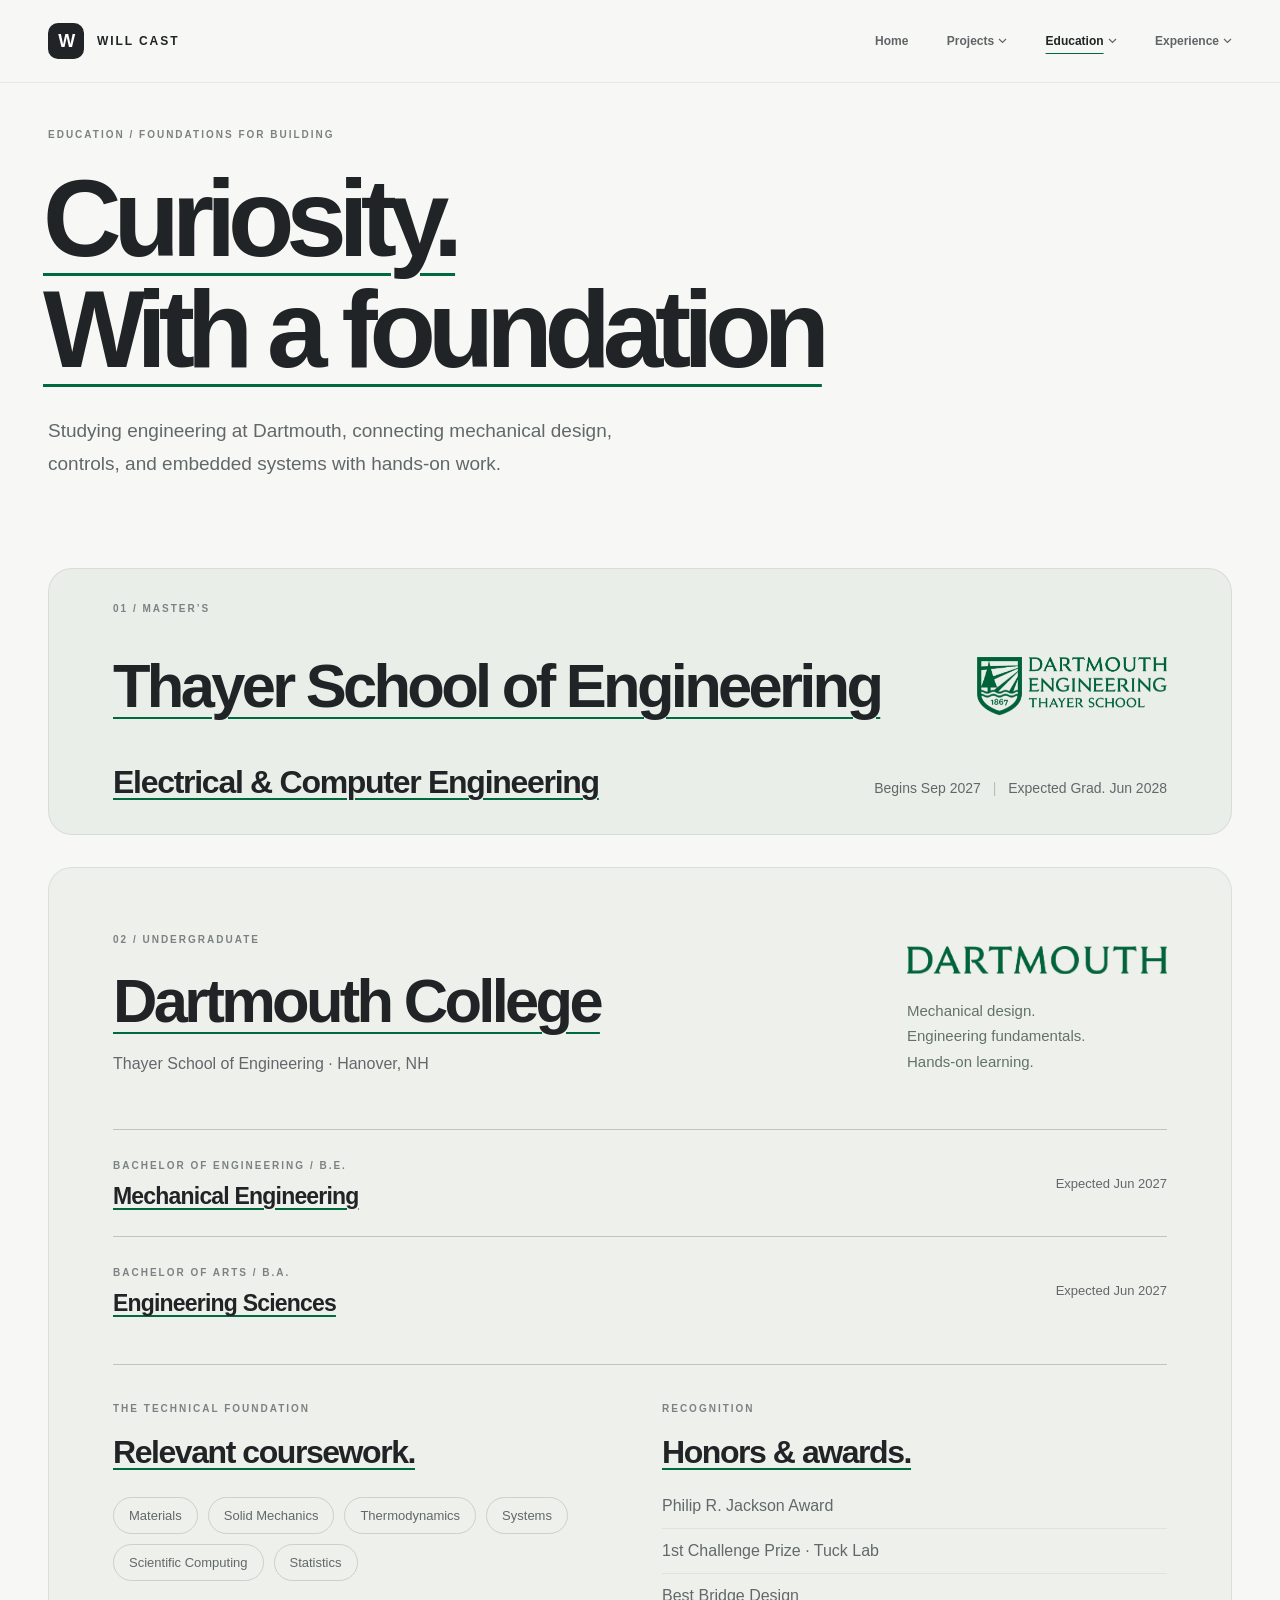
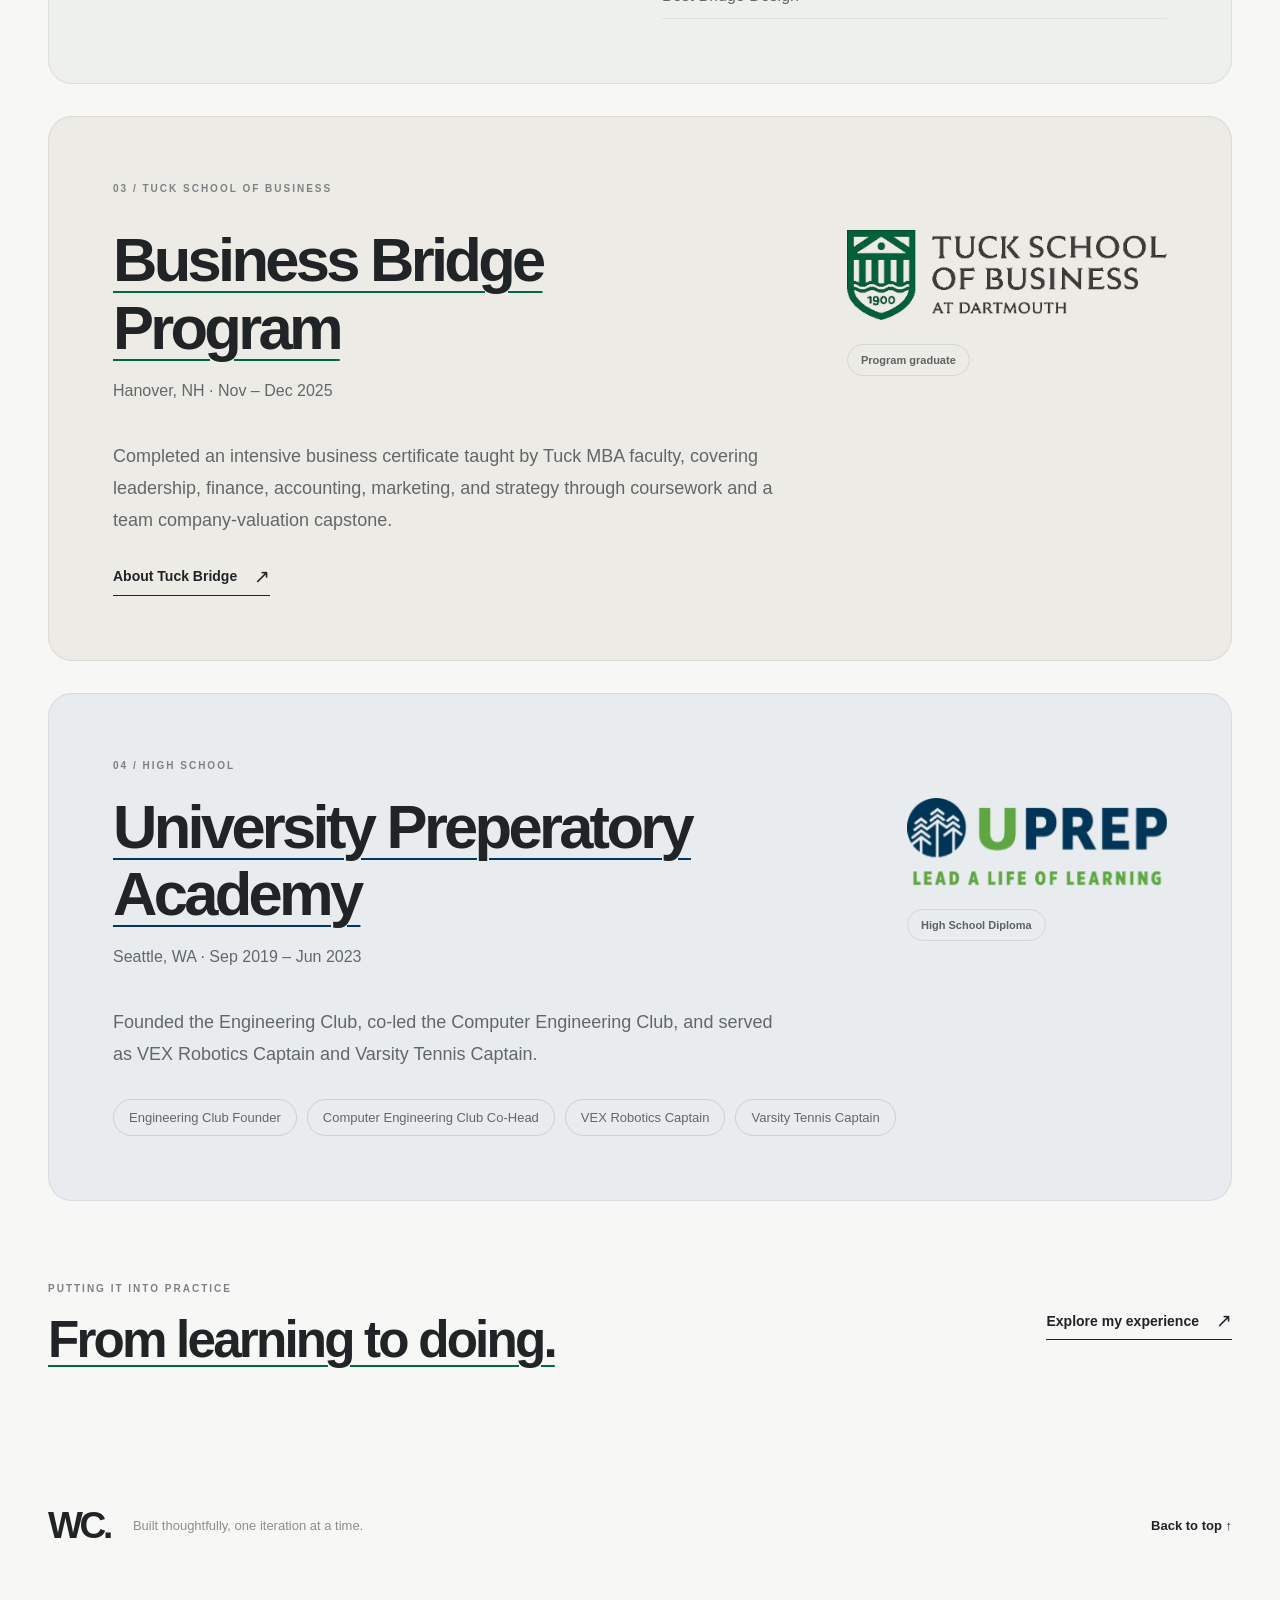
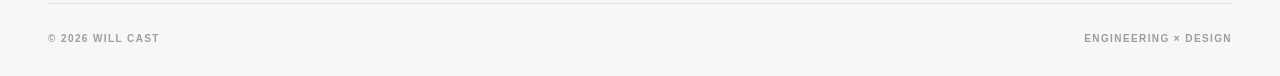
==== education.html @ e6c3f842 "Expand portfolio pages, navigation, and experience cards" ====
<!doctype html>
<html lang="en">
<head>
  <meta charset="utf-8">
  <meta name="viewport" content="width=device-width, initial-scale=1">
  <meta name="theme-color" content="#f7f7f5">
  <meta name="description" content="Will Cast's master's and undergraduate engineering studies at Dartmouth, Tuck Business Bridge, and high school education at University Preperatory Academy.">
  <title>Education — Will Cast</title>
  <link rel="icon" href="data:image/svg+xml,%3Csvg xmlns='http://www.w3.org/2000/svg' viewBox='0 0 64 64'%3E%3Crect width='64' height='64' rx='16' fill='%23202426'/%3E%3Ctext x='15' y='44' font-family='Arial' font-weight='bold' font-size='38' fill='white'%3EW%3C/text%3E%3C/svg%3E">
  <link rel="stylesheet" href="styles.css">
  <script src="navigation.js" defer></script>
</head>
<body class="education-page" id="top">
  <a href="#main" class="skip">Skip to content</a>
  <header class="header">
    <div class="shell nav">
      <a class="brand" href="index.html" aria-label="Will Cast — homepage"><span class="mark">W</span><span class="brand-name">WILL CAST</span></a>
      <nav class="links section-nav" aria-label="Main navigation">
        <a class="nav-home" href="index.html">Home</a>
        <div class="nav-item"><a class="nav-tab-link" href="projects.html">Projects</a><button class="nav-trigger" type="button" aria-label="Toggle Projects sections" aria-expanded="false" aria-controls="nav-projects"><svg width="9" height="6" viewBox="0 0 9 6" aria-hidden="true"><path d="m1 1 3.5 3.5L8 1" fill="none" stroke="currentColor" stroke-width="1.2"/></svg></button>
          <div class="nav-panel" id="nav-projects" hidden><a class="nav-overview" href="projects.html">All projects</a><span class="nav-panel-divider" aria-hidden="true"></span>
            <a href="projects.html#rf-test-hardware">RF test hardware</a>
            <a href="projects.html#lunar-roadway">Lunar roadway</a>
            <a href="projects.html#dune-buggy">Dune buggy</a>
          </div>
        </div>
        <div class="nav-item"><a class="nav-tab-link" href="education.html" aria-current="page">Education</a><button class="nav-trigger" type="button" aria-label="Toggle Education sections" aria-expanded="false" aria-controls="nav-education"><svg width="9" height="6" viewBox="0 0 9 6" aria-hidden="true"><path d="m1 1 3.5 3.5L8 1" fill="none" stroke="currentColor" stroke-width="1.2"/></svg></button>
          <div class="nav-panel" id="nav-education" hidden><a class="nav-overview" href="education.html">Education overview</a><span class="nav-panel-divider" aria-hidden="true"></span>
            <a href="education.html#masters">Master’s</a>
            <a href="education.html#undergraduate">Undergraduate</a>
            <a href="education.html#tuck-bridge">Tuck School of Business</a>
            <a href="education.html#high-school">High School</a>
          </div>
        </div>
        <div class="nav-item"><a class="nav-tab-link" href="experience.html">Experience</a><button class="nav-trigger" type="button" aria-label="Toggle Experience sections" aria-expanded="false" aria-controls="nav-experience"><svg width="9" height="6" viewBox="0 0 9 6" aria-hidden="true"><path d="m1 1 3.5 3.5L8 1" fill="none" stroke="currentColor" stroke-width="1.2"/></svg></button>
          <div class="nav-panel" id="nav-experience" hidden><a class="nav-overview" href="experience.html">All experience</a><span class="nav-panel-divider" aria-hidden="true"></span>
            <a href="experience.html#amazon-leo">Amazon LEO</a>
            <a href="experience.html#blue-origin">Blue Origin</a>
            <a href="experience.html#dali-lab">DALI Lab</a>
            <a href="experience.html#tuck-lab">Tuck Lab</a>
            <a href="experience.html#dfr">DFR</a>
            <a href="experience.html#thayer-school">Thayer School</a>
            <a href="experience.html#garage-workshop">Garage Workshop</a>
          </div>
        </div>
      </nav>
    </div>
  </header>
  <main id="main">
    <section class="shell experience-intro fade" aria-labelledby="education-title">
      <p class="eyebrow">Education / Foundations for building</p>
      <h1 class="experience-title" id="education-title">Curiosity.<br>With a foundation</h1>
      <p class="experience-lead">Studying engineering at Dartmouth, connecting mechanical design, controls, and embedded systems with hands-on work.</p>
    </section>
    <div class="shell education-content">
      <section class="academic-card masters-card" id="masters" aria-labelledby="masters-title">
        <p class="eyebrow">01 / Master’s</p>
        <div class="masters-branding"><h2 id="masters-title">Thayer School of Engineering</h2><img src="Assets/thayer-school-logo.png" alt="Thayer School of Engineering logo" decoding="async"></div>
        <div class="masters-summary"><h3>Electrical &amp; Computer Engineering</h3><p>Begins Sep 2027 <span aria-hidden="true">|</span> Expected Grad. Jun 2028</p></div>
      </section>
      <section class="academic-card undergraduate-card" id="undergraduate" aria-labelledby="undergraduate-title">
        <div class="academic-heading"><div><p class="eyebrow">02 / Undergraduate</p><h2 id="undergraduate-title">Dartmouth College</h2><p class="experience-subtitle">Thayer School of Engineering · Hanover, NH</p></div><div class="academic-identity"><img src="Assets/dartmouth-college-logo.png" alt="Dartmouth College logo" loading="lazy" decoding="async"><p class="academic-note">Mechanical design.<br>Engineering fundamentals.<br>Hands-on learning.</p></div></div>
        <dl class="degree-list">
          <div><dt><span class="eyebrow">Bachelor of Engineering / B.E.</span><h3>Mechanical Engineering</h3></dt><dd>Expected Jun 2027</dd></div>
          <div><dt><span class="eyebrow">Bachelor of Arts / B.A.</span><h3>Engineering Sciences</h3></dt><dd>Expected Jun 2027</dd></div>
        </dl>
        <div class="education-details-grid">
          <section id="coursework" aria-labelledby="coursework-title"><p class="eyebrow">The technical foundation</p><h2 id="coursework-title">Relevant coursework.</h2><ul class="course-list"><li>Materials</li><li>Solid Mechanics</li><li>Thermodynamics</li><li>Systems</li><li>Scientific Computing</li><li>Statistics</li></ul></section>
          <section id="honors" aria-labelledby="honors-title"><p class="eyebrow">Recognition</p><h2 id="honors-title">Honors &amp; awards.</h2><ul class="honors-list"><li>Philip R. Jackson Award</li><li>1st Challenge Prize · Tuck Lab</li><li>Best Bridge Design</li></ul></section>
        </div>
      </section>
      <section class="academic-card business-card" id="tuck-bridge" aria-labelledby="tuck-title">
        <p class="eyebrow">03 / Tuck School of Business</p>
        <div class="academic-heading">
          <div><h2 id="tuck-title">Business Bridge<br>Program</h2><p class="experience-subtitle">Hanover, NH · Nov – Dec 2025</p></div>
          <div class="tuck-identity"><img src="Assets/tuck-school-logo.png" alt="Tuck School of Business at Dartmouth" width="768" height="215" loading="lazy" decoding="async"><span class="tag">Program graduate</span></div>
        </div>
        <p class="business-summary">Completed an intensive business certificate taught by Tuck MBA faculty, covering leadership, finance, accounting, marketing, and strategy through coursework and a team company-valuation capstone.</p>
        <a class="text-link tuck-program-link" href="https://bridge.tuck.dartmouth.edu/program" target="_blank" rel="noopener noreferrer">About Tuck Bridge <span aria-hidden="true">↗</span></a>
      </section>
      <section class="academic-card high-school-card" id="high-school" aria-labelledby="high-school-title">
        <div class="academic-heading"><div><p class="eyebrow">04 / High School</p><h2 id="high-school-title">University Preperatory Academy</h2><p class="experience-subtitle">Seattle, WA · Sep 2019 – Jun 2023</p></div><div class="academic-identity"><img src="Assets/uprep-logo.png" alt="University Prep logo" loading="lazy" decoding="async"><span class="tag">High School Diploma</span></div></div>
        <p class="business-summary">Founded the Engineering Club, co-led the Computer Engineering Club, and served as VEX Robotics Captain and Varsity Tennis Captain.</p>
        <ul class="course-list school-activities" aria-label="High school leadership"><li>Engineering Club Founder</li><li>Computer Engineering Club Co-Head</li><li>VEX Robotics Captain</li><li>Varsity Tennis Captain</li></ul>
      </section>
    </div>
    <section class="shell experience-next" aria-labelledby="next-title"><div><p class="eyebrow">Putting it into practice</p><h2 id="next-title">From learning to doing.</h2></div><a class="text-link" href="experience.html">Explore my experience <span aria-hidden="true">↗</span></a></section>
  </main>
  <footer class="shell"><div class="footer-inner"><div><span class="footer-mark">WC.</span><span class="footer-text">Built thoughtfully, one iteration at a time.</span></div><a href="#top">Back to top ↑</a></div><div class="footer-base"><span>© <span id="year">2026</span> WILL CAST</span><span>ENGINEERING × DESIGN</span></div></footer>
  <script>document.getElementById('year').textContent = new Date().getFullYear();</script>
</body>
</html>
---- styles.css ----
:root{--paper:#f7f7f5;--ink:#202426;--muted:#62686a;--line:#dfe2df;--accent:#cb785b;--shell:1256px}
    *{box-sizing:border-box}html{scroll-behavior:smooth;scroll-padding-top:96px}
    body{margin:0;background:var(--paper);color:var(--ink);font-family:-apple-system,BlinkMacSystemFont,"Segoe UI",Inter,Helvetica,Arial,sans-serif;-webkit-font-smoothing:antialiased}
    a{text-decoration:none;color:inherit}a:focus-visible{outline:3px solid var(--accent);outline-offset:5px;border-radius:4px}
    h1,h2,h3,p{margin-top:0}.shell{width:min(calc(100% - 96px),var(--shell));margin-inline:auto}
    .skip{position:fixed;top:-100px;left:16px;background:#202426;color:white;padding:12px;z-index:99}.skip:focus{top:12px}
    .header{position:sticky;top:0;z-index:30;background:#f7f7f5dc;backdrop-filter:blur(22px);-webkit-backdrop-filter:blur(22px);border-bottom:1px solid #31353512}
    .nav{height:82px;display:flex;align-items:center;justify-content:space-between;gap:28px}
    .brand{display:flex;gap:13px;align-items:center;white-space:nowrap;font-size:12px;font-weight:750;letter-spacing:.16em}
    .mark{display:grid;place-items:center;background:#202426;color:#fff;border-radius:10px;width:36px;height:36px;font-size:18px;font-weight:750;letter-spacing:-.08em}
    .mark span{color:#e7a08a}.links{display:flex;gap:clamp(20px,3vw,48px);margin-left:auto}.links a{font-size:12px;font-weight:600;color:#606568}
    .links a:hover,.nav-cta:hover{color:var(--accent)}.nav-cta{white-space:nowrap;font-size:12px;font-weight:650;margin-left:20px;border:1px solid #cbd0cd;border-radius:50px;padding:13px 18px;transition:color .2s}
    .nav-cta span{margin-left:18px;font-size:16px}
    .eyebrow{font-size:10px;letter-spacing:.20em;color:#7c8283;font-weight:760;line-height:1.5;text-transform:uppercase}
    .hero{padding-top:55px;padding-bottom:112px}.hero-top{display:flex;align-items:center;justify-content:space-between;margin-bottom:36px;gap:12px}
    .dot{display:inline-block;width:7px;height:7px;border-radius:50%;background:#bb907c;margin-right:9px;vertical-align:1px}
    .hero-grid{display:grid;grid-template-columns:minmax(0,.98fr) minmax(0,1.10fr);gap:clamp(58px,8.8vw,140px);align-items:stretch}
    .hero-portrait{position:relative;min-width:0}
    .portrait-frame{margin:0;position:absolute;inset:0;overflow:hidden;border-radius:7px;background:#bac6bd;isolation:isolate}
    .portrait-frame img{position:absolute;inset:0;width:100%;height:100%;object-fit:cover;object-position:center 26%;z-index:1}
    .placeholder{position:absolute;inset:0;display:flex;align-items:center;justify-content:center;background:radial-gradient(circle at 68% 20%,#cad3ca 0,transparent 50%),linear-gradient(140deg,#dce0d9,#aab9b1 62%,#8a9992)}
    .orbit{position:absolute;width:116%;aspect-ratio:1;border:1px solid #ffffff65;border-radius:50%;transform:rotate(-25deg) scaleY(.7)}
    .orbit.one{left:6%;top:-19%}.orbit.two{left:-33%;top:23%;border-color:#ffffff44}
    .initials{color:#ffffffe0;font-size:clamp(95px,13vw,170px);font-weight:630;letter-spacing:-.12em;transform:translateY(-7%);padding-right:.13em}
    .initials span{color:#fff}.placeholder-note{position:absolute;bottom:85px;left:0;right:0;text-align:center;color:#31443b9c;letter-spacing:.25em;font-size:10px;font-weight:750}
    .portrait-caption{position:absolute;left:28px;right:28px;bottom:25px;z-index:2;display:flex;justify-content:space-between;align-items:center;font-size:10px;letter-spacing:.21em;font-weight:740;color:white;text-shadow:0 1px 9px #0005}
    .portrait-caption span:last-child{font-size:26px;font-weight:300}
    .hero-content{padding-top:0}h1{font-size:clamp(70px,7.35vw,115px);line-height:1;letter-spacing:-.082em;white-space:nowrap;font-weight:670;margin:0 0 23px -6px}
    .accent{color:var(--accent)}.role{font-size:clamp(19px,2vw,25px);font-weight:550;letter-spacing:-.035em;margin-bottom:16px}
    .intro{max-width:485px;font-size:clamp(15px,1.25vw,17px);line-height:1.75;color:var(--muted);margin-bottom:42px}
    .info{border-top:1px solid #d8dcd9;padding-top:20px;margin-bottom:34px;scroll-margin-top:106px}
    .info-link{display:block}.info-link:hover h3,.info-link:hover .arrow{color:var(--accent)}
    .info-heading{display:flex;align-items:baseline;gap:18px;margin-bottom:18px}.info-heading span{font-size:10px;letter-spacing:.12em;color:var(--accent);font-weight:800}
    .info-heading h2{font-size:11px;letter-spacing:.17em;text-transform:uppercase;font-weight:800;margin:0}
    .info-content{display:flex;justify-content:space-between;gap:12px}.info-content h3{font-size:20px;line-height:1.35;letter-spacing:-.032em;font-weight:625;margin:0 0 8px}
    .lighter{color:#9a9ea0;font-weight:450}.info-content p{font-size:14px;line-height:1.65;color:#686d6f;margin:0}.info-content .detail{color:#92999a;font-size:13px}
    .education-details{min-width:0}.education-degrees{display:grid;grid-template-columns:minmax(0,1fr) max-content;column-gap:16px}.education-degrees p{display:contents}.graduation-date{white-space:nowrap}
    .arrow{color:#9fa3a3;font-size:19px}.text-link{display:inline-flex;gap:17px;align-items:center;font-weight:700;font-size:14px;border-bottom:1px solid #202426;padding-bottom:7px;transition:gap .2s,color .2s}
    .text-link:hover{gap:26px;color:var(--accent)}.text-link span{font-size:19px;font-weight:400}
    .work{padding:110px 0 105px;background:#edeeeb;overflow:hidden}.work-head{display:flex;align-items:end;justify-content:space-between;gap:44px;margin-bottom:48px}
    .work-head h2{font-size:clamp(52px,6.2vw,91px);letter-spacing:-.073em;line-height:1.05;font-weight:690;margin:14px 0 0 -4px}
    .work-head h2 span{font-weight:365;color:#888f90}.work-head p{max-width:338px;line-height:1.8;font-size:15px;color:#71787b;margin:0 0 7px}
    .projects{display:grid;grid-template-columns:1fr 1fr;gap:28px}.project{background:#f8f8f6;border:1px solid #e1e4e1;border-radius:7px;overflow:hidden;min-width:0;transition:transform .45s,box-shadow .45s}
    .project:hover{transform:translateY(-6px);box-shadow:0 28px 45px -36px #27362f70}.project.featured{grid-column:1/-1;display:grid;grid-template-columns:1.17fr 1fr}
    .art{position:relative;overflow:hidden;min-height:300px}.featured .art{min-height:390px}.art-index{position:absolute;left:27px;top:25px;font-size:10px;font-weight:750;letter-spacing:.16em;z-index:4}
    .featured .amazon-photo{aspect-ratio:4/3}.amazon-photo img{position:absolute;inset:0;width:100%;height:100%;object-fit:cover;object-position:65% center}.amazon-photo .art-index{color:white;background:#202426b3;backdrop-filter:blur(10px);padding:8px 11px;border-radius:99px}
    .circuit{background:radial-gradient(ellipse at 80% 15%,#e0e4de,transparent 52%),linear-gradient(125deg,#cfdad2,#b4c7be);color:#557666}
    .ring{position:absolute;aspect-ratio:1;border:1px solid #42634f30;border-radius:50%;width:590px;left:-120px;top:-210px}
    .ring.two{left:36px;top:-65px;width:660px}
    .board{position:absolute;left:50%;top:51%;width:61%;aspect-ratio:1.5;transform:translate(-50%,-50%) rotate(-12deg);border:2px solid #45665075;border-radius:14px;background:repeating-linear-gradient(90deg,#ffffff20 0 1px,transparent 1px 19px),linear-gradient(130deg,#8cac9c,#6f9582);box-shadow:16px 22px 45px #27463745,inset 0 0 0 12px #d0e6d025}
    .board:after{content:"";position:absolute;inset:18px;border:1px solid #e0f7e455;border-radius:4px}
    .chip{position:absolute;left:38%;top:25%;width:32%;aspect-ratio:1;background:#416556;border:8px solid #557869;box-shadow:0 0 0 4px #d0e6d299,5px 9px 16px #13302033;display:grid;place-items:center;color:#b9d4c1;font-size:clamp(16px,3vw,32px);font-weight:750;letter-spacing:.12em}
    .chip.small{left:13%;top:32%;width:12%;border-width:5px}
    .trace{position:absolute;background:#cfe4d1;height:3px;opacity:.8}.trace.a{left:0;top:25%;width:43%}.trace.b{right:0;top:48%;width:32%}.trace.c{left:24%;top:55%;width:15%}.trace.d{left:41%;top:82%;width:40%}
    .lunar{background:linear-gradient(155deg,#e9dcd1,#cdbdb0 68%,#c9b09e);color:#665b51}
    .sun{position:absolute;top:48px;right:72px;width:145px;aspect-ratio:1;border-radius:50%;background:#fbefdab8;box-shadow:0 0 85px 50px #f8ecdb66}
    .horizon{position:absolute;bottom:-95px;left:-35%;width:180%;height:230px;background:linear-gradient(160deg,#b8a496,#968b82);border-radius:50% 50% 0 0;transform:rotate(-7deg)}
    .track{position:absolute;z-index:2;bottom:-25px;height:210px;width:75px;display:flex;flex-direction:column;gap:7px;transform:perspective(340px) rotateX(48deg) rotateZ(-15deg)}
    .track.left{left:34%}.track.right{left:57%}.tile{flex:1;border:2px solid #59534f70;border-radius:3px;background:repeating-linear-gradient(120deg,#c2b2a3 0 5px,#b4a597 5px 10px);box-shadow:2px 4px 6px #3a342c22}
    .stars{background:linear-gradient(145deg,#343a53,#1b243a);color:#e1e3fa}
    .automotive{display:grid;place-items:center;background:linear-gradient(145deg,#e7dfd2,#cbb89e);color:#625544}.automotive svg{width:82%;height:auto;max-height:240px}
    .starfield{position:absolute;inset:0;background-image:radial-gradient(circle,#fff 1px,transparent 1.5px),radial-gradient(circle,#d7dafa .8px,transparent 1.2px),radial-gradient(circle,#f4f5e6 .7px,transparent 1px);background-size:89px 73px,124px 127px,55px 61px;background-position:16px 28px,56px 13px,2px 12px;opacity:.54}
    .beam{position:absolute;left:23%;bottom:14%;width:65%;height:75%;background:linear-gradient(0deg,#97a8e34d,transparent 74%);clip-path:polygon(0 100%,22% 100%,100% 0,100% 79%)}
    .projector{position:absolute;z-index:2;width:129px;height:62px;left:22%;bottom:17%;border-radius:12px 18px 14px 10px;background:linear-gradient(130deg,#8792a6,#414d67);transform:skewY(-9deg);box-shadow:9px 20px 32px #11192e}
    .lens{position:absolute;right:7px;top:10px;width:42px;height:42px;border:7px solid #bac4d8;border-radius:50%;background:#e3f1ff;box-shadow:0 0 37px #a9c0ffee}
    .spark{position:absolute;color:#d4daff;z-index:3}.spark.one{top:65px;right:27%;font-size:34px}.spark.two{top:136px;right:16%;font-size:25px}
    .project-body{padding:30px 34px 34px}.featured .project-body{display:flex;flex-direction:column;justify-content:center;padding:44px 56px}
    .kicker{display:flex;flex-wrap:wrap;gap:12px;font-size:10px;letter-spacing:.12em;font-weight:780;color:#a26956;margin-bottom:28px}.kicker span+span{color:#939997}.kicker span+span:before{content:"/";margin-right:12px;color:#c2c7c3}
    .project-body h3{font-size:clamp(26px,3vw,38px);line-height:1.15;max-width:425px;font-weight:660;letter-spacing:-.052em;margin:0 0 15px}
    .project-body p{font-size:15px;line-height:1.7;color:#717778;max-width:410px;margin:0 0 27px}.tag{display:inline-flex;width:fit-content;border:1px solid #d4d8d5;color:#5c6463;font-size:11px;font-weight:650;padding:9px 13px;border-radius:99px}
    .outro{display:flex;align-items:center;justify-content:center;gap:18px;margin-top:75px;color:#858b8b}.outro span{font-size:30px;color:#b88770}.outro p{max-width:550px;font-size:15px;line-height:1.6;margin:0}
    .footer-inner{display:flex;align-items:center;justify-content:space-between;gap:24px;min-height:155px;border-bottom:1px solid #dde1de}
    .footer-inner>div{display:flex;align-items:center;gap:23px}.footer-mark{font-size:37px;font-weight:740;letter-spacing:-.09em}.footer-text{color:#89908e;font-size:13px}.footer-inner a{font-size:13px;font-weight:700}
    .footer-base{display:flex;justify-content:space-between;padding:29px 0 32px;color:#9a9f9e;font-size:10px;letter-spacing:.14em;font-weight:700}
    @keyframes rise{from{opacity:0;transform:translateY(24px)}to{opacity:1;transform:translateY(0)}}.fade{animation:rise .9s cubic-bezier(.2,.65,.2,1) both}.fade.delay1{animation-delay:.12s}.fade.delay2{animation-delay:.23s}
    .js .reveal{opacity:0;transform:translateY(30px);transition:opacity .85s,transform .85s}.js .reveal.visible{opacity:1;transform:translateY(0)}
    .work.scroll-ready{--work-progress:0;clip-path:inset(0 calc(24px * (1 - var(--work-progress))) 0 round calc(32px * (1 - var(--work-progress))))}
    .work.scroll-ready .work-head{opacity:calc(.2 + .8 * var(--work-progress));transform:translateY(calc(40px * (1 - var(--work-progress))))}
    .js .project.reveal{transition:opacity .9s cubic-bezier(.22,1,.36,1),transform .9s cubic-bezier(.22,1,.36,1),box-shadow .45s}.js .project.reveal.visible:hover{transform:translateY(-6px)}
    @media(max-width:1050px){.shell{width:min(calc(100% - 68px),var(--shell))}.hero-grid{gap:55px}h1{font-size:clamp(60px,7.8vw,84px)}.featured .project-body{padding:30px 38px}.links{gap:22px}.nav-cta{margin-left:0}}
    @media(max-width:730px){html{scroll-padding-top:76px}.shell{width:min(calc(100% - 40px),var(--shell))}.nav{height:70px}.links a:not(:first-child),.nav-cta{display:none}.brand{font-size:11px}.links a{font-size:11px}.hero{padding:34px 0 78px}.hero-top{margin-bottom:22px}.hero-top .right{display:none}.hero-grid{grid-template-columns:1fr;gap:40px}.portrait-frame{position:relative;inset:auto;aspect-ratio:.9}.initials{font-size:145px}.hero-content{padding-top:0}h1{font-size:clamp(65px,14vw,92px);margin-top:12px}.intro{font-size:16px}.info-content h3{font-size:20px}.work{padding:76px 0}.work-head{display:block;margin-bottom:31px}.work-head h2{font-size:clamp(49px,11vw,72px);margin-bottom:18px}.work-head p{font-size:14px}.projects{grid-template-columns:1fr;gap:21px}.project.featured{display:block;grid-column:auto}.art,.featured .art{min-height:280px}.featured .project-body,.project-body{padding:30px 27px 31px}.project-body h3{font-size:32px}.kicker{margin-bottom:21px}.outro{margin-top:50px}.footer-inner{min-height:138px}.footer-inner>div{display:block}.footer-mark{display:block;margin-bottom:7px}.footer-text{display:block;font-size:12px}}
    @media(max-width:400px){.portrait-frame{aspect-ratio:.83}h1{font-size:61px}.info-content h3{font-size:17px}.info-content p{font-size:13px}.footer-inner a{white-space:nowrap}.footer-base{font-size:9px}}
    @media(prefers-reduced-motion:reduce){html{scroll-behavior:auto}.fade{animation:none}.js .reveal{opacity:1;transform:none;transition:none}.project,.text-link,.nav-cta{transition:none}}
    @media(prefers-reduced-motion:reduce){.work.scroll-ready{clip-path:none}.work.scroll-ready .work-head{opacity:1;transform:none}.js .project.reveal{transition:none}.js .project.reveal.visible:hover{transform:none}}

/* Dedicated experience page; shared navigation and typography stay consistent. */
.links a[aria-current="page"]{color:var(--ink);text-decoration:underline;text-decoration-color:var(--accent);text-underline-offset:8px}
.experience-intro{padding-block:44px 88px}
.experience-title{font-size:clamp(64px,8.5vw,120px);white-space:normal;line-height:1.02;letter-spacing:-.075em;margin:22px 0 28px -5px}
.experience-lead{max-width:570px;font-size:19px;line-height:1.75;color:var(--muted);margin:0}
.experience-jump{display:flex;flex-wrap:wrap;gap:12px;margin-top:36px}.experience-jump a{display:inline-flex;align-items:center;gap:24px;border:1px solid #cbd0cd;border-radius:99px;padding:12px 18px;font-size:13px;font-weight:600;transition:background .2s,border-color .2s}.experience-jump a:hover{background:#edeeeb;border-color:var(--accent)}.experience-jump span{color:var(--accent)}
.experience-section.experience-section-light{background:var(--paper)}
.experience-impact{align-self:stretch;display:flex;flex-direction:column;justify-content:center;min-width:0;padding:clamp(28px,4vw,54px);border:1px solid #20242612;border-radius:7px}.impact-blue{background:linear-gradient(135deg,#dce6ed,#c5d2df);color:#283e55}.impact-dali{background:linear-gradient(135deg,#e2e6dc,#cbd5c0);color:#3c4c37}.experience-impact .eyebrow{color:inherit;opacity:.75}.experience-metrics{margin:26px 0 36px;display:grid;gap:30px}.experience-metrics>div{display:flex;flex-direction:column-reverse;gap:10px}.experience-metrics dt{font-size:13px;line-height:1.5}.experience-metrics dd{margin:0;font-size:clamp(64px,7vw,98px);font-weight:600;letter-spacing:-.07em;line-height:1}.experience-metrics dd span{font-size:.48em;letter-spacing:-.04em}.impact-caption{font-size:13px;line-height:1.7;margin:0;max-width:340px;opacity:.8}
@media(max-width:730px){.experience-jump a{gap:12px;padding:10px 14px}.experience-jump{gap:8px}.experience-impact{padding:30px}.experience-metrics{grid-template-columns:repeat(2,minmax(0,1fr));gap:20px}.experience-metrics dd{font-size:clamp(46px,11vw,76px)}}
.experience-section{background:#edeeeb;padding-block:88px}.experience-role{display:grid;grid-template-columns:minmax(0,.9fr) minmax(0,1.1fr);gap:72px;align-items:center}
.experience-role h2{font-size:clamp(44px,5vw,72px);letter-spacing:-.065em;font-weight:650;line-height:1.1;margin:22px 0 18px}.experience-subtitle{font-size:16px;color:var(--muted)}
.experience-summary{max-width:440px;font-size:20px;line-height:1.65;margin:30px 0}.experience-tags{display:flex;flex-wrap:wrap;gap:9px}
.experience-photo{margin:0}.experience-photo img{display:block;width:100%;height:auto;aspect-ratio:4/3;object-fit:cover;border-radius:7px}.experience-photo figcaption,.experience-meta{display:flex;justify-content:flex-start;flex-wrap:wrap;gap:8px 16px;margin:16px 0 0;font-size:12px;line-height:1.5;color:var(--muted)}
.experience-photo figcaption span+span,.experience-meta span+span{border-left:1px solid #b8bfba;padding-left:16px}
.experience-visual{align-self:stretch;display:flex;flex-direction:column;min-width:0}.experience-visual>.experience-impact{flex:1}
.experience-photo-layer{position:relative;isolation:isolate}.experience-sticker{position:absolute;z-index:1;left:-3%;top:-6%;width:20%;height:auto;aspect-ratio:980/1350;transform:rotate(30deg);filter:drop-shadow(0 7px 8px #0004);pointer-events:none}
@media(min-width:731px){.experience-role-photo-first{grid-template-columns:minmax(0,1.1fr) minmax(0,.9fr)}}
.experience-focus{display:grid;grid-template-columns:repeat(3,minmax(0,1fr));gap:40px;margin-top:80px}.experience-focus article{border-top:1px solid #cbd0cd;padding-top:25px}.experience-focus h3{font-size:25px;font-weight:600;letter-spacing:-.04em;line-height:1.2;margin:25px 0 15px}.experience-focus p{font-size:15px;line-height:1.75;color:var(--muted);margin:0;max-width:320px}
.experience-next{display:flex;align-items:center;justify-content:space-between;gap:32px;padding-block:80px}.experience-next h2{font-size:clamp(36px,4vw,56px);font-weight:600;letter-spacing:-.055em;margin:14px 0 0}
.experience-deck{position:relative;isolation:isolate;max-width:1600px;margin-inline:auto;padding:0 clamp(12px,3vw,48px) 24px}
.experience-card{position:relative;border:1px solid #20242618;border-radius:26px;padding-block:38px 48px;margin-bottom:clamp(80px,22vh,220px);box-shadow:0 18px 60px -32px #20242645;transform-origin:center top;scroll-margin-top:104px}
.experience-card{z-index:var(--card-index,auto)}.experience-card:last-child{margin-bottom:0}
.deck-ready .experience-card{position:sticky;top:var(--card-top,104px);transform:scale(calc(1 - .035 * var(--card-depth,0)))}
.experience-card::after{content:"";position:absolute;inset:0;z-index:5;border-radius:inherit;background:#202426;opacity:calc(.1 * var(--card-depth,0));pointer-events:none}
.experience-card-heading{display:flex;justify-content:space-between;gap:20px;margin-bottom:32px;padding-bottom:20px;border-bottom:1px solid #2024261a;font-size:10px;font-weight:700;letter-spacing:.16em;text-transform:uppercase;color:var(--muted)}
.experience-card .experience-role{gap:44px}.experience-card .experience-role h2{font-size:clamp(42px,4.5vw,64px);margin-top:16px}.experience-card .experience-summary{font-size:18px;line-height:1.65;margin-block:22px}
.experience-card .experience-focus{margin-top:36px;gap:30px}.experience-card .experience-focus h3{font-size:23px;margin-top:18px}.experience-card .experience-photo img{max-height:360px;object-position:65% center}
.experience-card .experience-photo-blue img{max-height:none;aspect-ratio:839/647;object-fit:contain}
#blue-origin.experience-card{padding-bottom:0;overflow:clip}.blue-contributions{display:grid;grid-template-columns:clamp(180px,22vw,300px) minmax(0,1fr);gap:32px;margin-top:36px;padding-right:max(48px,calc((100% - var(--shell))/2));align-items:start}.blue-launch{align-self:end;margin:0}.blue-launch img{display:block;width:100%;height:auto;border-radius:0}.blue-contributions .experience-focus{margin-top:0;padding-bottom:48px}
@media(max-width:730px){.blue-contributions{grid-template-columns:minmax(0,.8fr) minmax(0,1.8fr);gap:16px;padding-right:20px}.blue-contributions .experience-focus{grid-template-columns:1fr;margin-top:0;padding-bottom:34px}}
.experience-card .experience-photo-dali img{max-height:none;aspect-ratio:4/3;object-fit:contain}
.experience-card .experience-photo-tuck img{max-height:none;aspect-ratio:4/3;object-fit:contain}
.dfr-photo-frame{overflow:hidden;border-radius:7px;aspect-ratio:1638.4/1365}.experience-card .experience-photo-dfr img{display:block;width:125%;max-width:none;max-height:none;aspect-ratio:2048/1365;object-fit:contain;transform:translateX(-20%);border-radius:0}
.dfr-contributions>article{display:flex;flex-direction:column;min-width:0}.dfr-detail-figure{width:100%;margin: auto 0 0;padding-top:24px}.dfr-detail-figure img{display:block;width:100%;height:auto;aspect-ratio:3/4;object-fit:contain;border-radius:7px}.dfr-detail-figure figcaption{margin-top:12px;font-size:11px;line-height:1.5;color:var(--muted)}
.dfr-detail-image{position:relative}.dfr-detail-figure .dfr-model-inset{position:absolute;right:10px;bottom:10px;width:26%;max-width:104px;height:auto;aspect-ratio:auto;object-fit:contain;border:2px solid #f7f7f5;border-radius:6px;box-shadow:0 4px 12px #20242633}
.tuck-story{margin-top:36px}.tuck-story-row{display:grid;grid-template-columns:minmax(0,1fr) minmax(0,300px);gap:40px;align-items:center;padding:28px 0;border-top:1px solid #cbd0cd}.tuck-story-row:last-child{padding-bottom:0}.tuck-story-row-text{grid-template-columns:1fr}.tuck-story-row h3{font-size:clamp(23px,2.3vw,30px);font-weight:600;letter-spacing:-.04em;line-height:1.2;margin:16px 0}.tuck-story-row p{max-width:690px;font-size:16px;line-height:1.8;color:var(--muted);margin:0}.tuck-story-media{margin:0;min-width:0}.tuck-story-media svg{display:block;width:100%;height:auto;filter:drop-shadow(0 6px 8px #20242622)}.tuck-story-media figcaption{font-size:11px;line-height:1.5;color:var(--muted);margin-top:14px}.tuck-story-award{width:240px;max-width:100%;justify-self:center}
@media(max-width:730px){.tuck-story-row{grid-template-columns:1fr;gap:24px;padding-block:26px}.tuck-story-media{width:100%;max-width:300px;justify-self:center}.tuck-story-award{max-width:240px}.tuck-story-row p{font-size:15px}}
.experience-card .experience-impact{padding:30px}.experience-card .experience-metrics{grid-template-columns:repeat(2,minmax(0,1fr));gap:20px;margin-block:28px}.experience-card .experience-metrics dd{font-size:clamp(46px,5vw,74px)}
.experience-jump a[aria-current="location"]{background:var(--ink);border-color:var(--ink);color:white}.experience-jump a[aria-current="location"] span{color:#e7a08a}
.impact-tuck{background:linear-gradient(135deg,#eee5d5,#dfcdb3);color:#62503b}.impact-dfr{background:linear-gradient(135deg,#dce5df,#bdcdc2);color:#304e3c}.impact-workshop{background:linear-gradient(135deg,#e8dfd3,#d5c4ab);color:#584b39}
.thayer-roles{display:grid;gap:16px}.thayer-roles article{background:#e9eee8;border:1px solid #20242614;border-radius:12px;padding:24px}.thayer-roles h3{font-size:24px;font-weight:600;letter-spacing:-.04em;margin:12px 0}.thayer-roles article>p:last-child{font-size:14px;line-height:1.75;color:var(--muted);margin-bottom:0}
@media(max-width:1050px){.experience-role{gap:40px}.experience-focus{gap:26px}}
@media(max-width:730px){.links a[href="experience.html"]{display:inline}.nav{gap:16px}.links{gap:18px}.experience-intro{padding-block:30px 60px}.experience-title{font-size:clamp(54px,11vw,80px)}.experience-lead{font-size:17px}.experience-section{padding-block:56px}.experience-role{grid-template-columns:1fr;gap:34px}.experience-role h2{font-size:48px}.experience-summary{font-size:18px}.experience-focus{grid-template-columns:1fr;gap:32px;margin-top:50px}.experience-focus h3{margin-top:18px}.experience-focus p{max-width:none}.experience-next{align-items:flex-start;flex-direction:column;padding-block:56px}}
@media(max-width:730px){.experience-card{padding-block:26px 34px;border-radius:20px}.experience-card>.shell{width:calc(100% - 40px)}.experience-card-heading{letter-spacing:.1em;font-size:9px;gap:12px}.experience-card .experience-role{gap:28px}.experience-card .experience-summary{font-size:16px}.experience-card .experience-impact{padding:24px}.experience-card .experience-metrics dd{font-size:clamp(40px,10vw,64px)}.experience-card .experience-focus{gap:24px}.experience-card .experience-focus h3{font-size:21px}}
@media(prefers-reduced-motion:reduce){.experience-deck .experience-card{position:relative;top:auto;transform:none;margin-bottom:40px}.experience-card::after{display:none}.experience-jump a{transition:none}}

/* Academic details share the portfolio's typography and material palette. */
.academic-card{padding:clamp(28px,5vw,64px);border:1px solid #20242614;border-radius:24px;background:#e9eee8}.academic-heading{display:flex;justify-content:space-between;align-items:center;gap:40px}.academic-heading h2{font-size:clamp(36px,4.8vw,65px);font-weight:650;letter-spacing:-.06em;line-height:1.1;margin:20px 0}.academic-note{font-size:18px;line-height:1.8;color:#637268;border-left:1px solid #bfcbbf;padding-left:32px;flex-shrink:0}
.degree-list{margin:40px 0 0}.degree-list>div{display:grid;grid-template-columns:minmax(0,1fr) max-content;gap:24px;align-items:center;padding-block:25px;border-top:1px solid #bcc7bc}.degree-list h3{font-size:23px;font-weight:600;letter-spacing:-.035em;line-height:1.3;margin:9px 0 0}.degree-list p{font-size:14px;color:var(--muted);line-height:1.7;margin:10px 0 0}.degree-list dd{font-size:13px;color:var(--muted);margin:0;white-space:nowrap}
.education-details-grid{display:grid;grid-template-columns:1fr 1fr;gap:80px;padding-block:70px}.education-details-grid h2{font-size:32px;letter-spacing:-.045em;font-weight:600;margin:18px 0 26px}.course-list{display:flex;flex-wrap:wrap;gap:10px;list-style:none;margin:0;padding:0}.course-list li{border:1px solid #cbd0cd;border-radius:99px;padding:10px 15px;font-size:13px;color:var(--muted)}.honors-list{list-style:none;padding:0;margin:0}.honors-list li{padding:13px 0;border-bottom:1px solid var(--line);font-size:16px;color:var(--muted)}.honors-list li:first-child{padding-top:0}
.business-card{background:#edebe5}.business-summary{max-width:660px;font-size:18px;line-height:1.8;color:var(--muted);margin:24px 0 0}.business-card .academic-heading{align-items:flex-start}.business-card .tag{margin-top:24px}
.tuck-identity{display:flex;flex-direction:column;align-items:flex-start;gap:24px;width:min(320px,100%);flex-shrink:0;margin-top:24px}.tuck-identity img{display:block;width:100%;height:auto;mix-blend-mode:multiply}.business-card .tuck-identity .tag{margin-top:0}.tuck-program-link{margin-top:28px}
.education-content{display:grid;gap:32px}.education-content>.academic-card{scroll-margin-top:110px}.undergraduate-card{background:#edf0eb}.undergraduate-card .education-details-grid{padding:36px 0 0;margin-top:20px;border-top:1px solid #bcc7bc;gap:44px}.undergraduate-card .academic-heading>div{min-width:0}.high-school-card{background:#e8ecee}.school-activities{margin-top:28px}
.academic-card.masters-card{padding:32px clamp(28px,5vw,64px)}.masters-card>.eyebrow{margin-bottom:16px}.masters-summary{display:flex;justify-content:space-between;align-items:baseline;gap:16px 28px;flex-wrap:wrap}.masters-summary h3{font-size:clamp(24px,2.5vw,32px);line-height:1.25;font-weight:600;letter-spacing:-.04em;margin:0}.masters-summary p{font-size:14px;line-height:1.6;color:var(--muted);margin:0}.masters-summary p span{margin-inline:8px;color:#b8bfba}
.masters-branding{display:flex;justify-content:space-between;align-items:center;flex-wrap:wrap;gap:16px 28px;margin-bottom:22px}.masters-branding h2{font-size:clamp(36px,4.8vw,65px);font-weight:650;letter-spacing:-.06em;line-height:1.1;margin:20px 0}.masters-branding img{display:block;width:190px;max-width:100%;height:auto;mix-blend-mode:multiply}
@media(max-width:730px){.links a[href="education.html"]{display:inline}.links{gap:14px}.academic-heading{align-items:flex-start;flex-direction:column;gap:8px}.academic-note{border-left:0;padding-left:0;font-size:16px;margin-bottom:4px}.degree-list>div{grid-template-columns:1fr;gap:12px}.degree-list h3{font-size:21px}.degree-list{margin-top:28px}.education-details-grid{grid-template-columns:1fr;gap:44px;padding-block:48px}.business-card .tag{margin-top:0}.business-summary{font-size:16px}.academic-card{border-radius:20px}}
@media(max-width:480px){.brand-name{display:none}.nav{gap:12px}}
.project-collection .project{scroll-margin-top:110px}.project-collection .project-body p{max-width:460px}.project-collection .featured .project-body{padding:40px}.project-collection .project-body{padding:32px}.project-collection .kicker{margin-bottom:22px}
@media(max-width:730px){.project-collection .featured .project-body,.project-collection .project-body{padding:28px}.project-collection .featured .art{min-height:0;aspect-ratio:4/3}}

/* Shared section shortcuts open as a compact horizontal disclosure. */
.nav{position:relative}.section-nav{align-items:center}.nav-item{position:static}.nav-trigger{display:flex;align-items:center;gap:7px;min-height:44px;padding:0;border:0;background:none;color:#606568;font-family:inherit;line-height:1.3;font-size:12px;font-weight:600;cursor:pointer;white-space:nowrap}.nav-trigger svg{transition:transform .2s}.nav-trigger[aria-expanded="true"] svg{transform:rotate(180deg)}.nav-trigger:hover,.nav-trigger[aria-expanded="true"]{color:var(--ink)}.nav-trigger[data-current="true"]{color:var(--ink);text-decoration:underline;text-decoration-color:var(--accent);text-underline-offset:8px}.nav-trigger:focus-visible{outline:3px solid var(--accent);outline-offset:5px;border-radius:4px}
.nav-panel{position:absolute;right:0;top:calc(100% - 2px);display:flex;align-items:center;gap:5px;width:max-content;max-width:100%;overflow-x:auto;padding:10px;background:#fafbf9f7;backdrop-filter:blur(24px);border:1px solid #dfe2df;border-radius:14px;box-shadow:0 18px 40px -16px #20242640;animation:nav-arrive .18s ease-out;overscroll-behavior-x:contain}.nav-panel[hidden]{display:none}.section-nav .nav-panel a{display:block;flex:0 0 auto;white-space:nowrap;padding:12px 13px;border-radius:8px;font-size:12px;line-height:1.4;font-weight:550;transition:background .15s,color .15s}.section-nav .nav-panel a:hover{background:#e9ece6;color:var(--ink)}.section-nav .nav-panel .nav-overview{color:var(--ink);font-weight:700}.nav-overview span{color:var(--accent);margin-left:8px}.nav-panel-divider{width:1px;height:22px;background:var(--line);flex-shrink:0;margin-inline:3px}
@keyframes nav-arrive{from{opacity:0;transform:translateY(-5px)}to{opacity:1;transform:translateY(0)}}
@media(max-width:730px){.section-nav{gap:18px}.nav-trigger{font-size:11px;gap:5px}.section-nav .nav-panel a{font-size:11px;padding:11px 12px}.nav-panel{padding:7px;top:calc(100% - 1px)}}
@media(max-width:360px){.section-nav{gap:12px}}
@media(prefers-reduced-motion:reduce){.nav-panel{animation:none}.nav-trigger svg,.section-nav .nav-panel a{transition:none}}
.section-nav>.nav-home{display:flex;align-items:center;min-height:44px;font-size:12px;font-weight:600;white-space:nowrap}
@media(max-width:730px){.section-nav>.nav-home{font-size:11px}.section-nav{gap:14px}}
@media(max-width:360px){.section-nav{gap:8px}.nav-trigger{gap:3px}.nav-trigger svg{width:7px}.nav{gap:8px}}

.education-page{--education-green:#00693e;--education-blue:#00395d;--accent:var(--education-green)}
.education-page :is(h1,h2,h3){text-decoration-line:underline;text-decoration-color:var(--headline-color,var(--education-green));text-decoration-thickness:2px;text-underline-offset:.16em;text-decoration-skip-ink:auto}
.education-page h1{text-decoration-thickness:3px}.education-page .high-school-card{--headline-color:var(--education-blue)}
.academic-identity{display:flex;flex-direction:column;align-items:flex-start;gap:24px;width:min(260px,100%);flex-shrink:0}.academic-identity img{display:block;width:100%;height:auto;mix-blend-mode:multiply}.academic-identity .academic-note{border-left:0;padding-left:0;font-size:15px;line-height:1.7;margin:0}
.section-nav .nav-item{display:inline-flex;flex-flow:row nowrap;align-items:center;gap:4px;flex-shrink:0}.section-nav .nav-tab-link{display:flex;align-items:center;min-height:44px;white-space:nowrap;font-size:12px;font-weight:600;flex:0 0 auto}.section-nav .nav-trigger{display:inline-flex;align-items:center;justify-content:center;align-self:center;flex:0 0 9px;width:9px;min-width:9px;padding:0}.section-nav .nav-trigger svg{display:block;flex-shrink:0}
@media(max-width:730px){.section-nav{gap:10px}.section-nav .nav-tab-link{font-size:11px}}
@media(max-width:360px){.section-nav{gap:6px}}
/* Garage Workshop keeps its image, story, and project link in one compact layout. */
#garage-workshop.experience-card{padding-block:16px 20px}#garage-workshop .experience-card-heading{margin-bottom:14px;padding-bottom:10px}
.experience-role.garage-layout{grid-template-columns:minmax(0,.5fr) minmax(0,1.5fr);align-items:stretch}.garage-wheels{margin:0}.experience-card .garage-wheels img{display:block;width:100%;height:220px;max-height:none;aspect-ratio:auto;object-fit:contain;object-position:center;border-radius:0}
.garage-main-copy{display:flex;flex-direction:column;min-width:0}.experience-card .garage-main-copy h2{font-size:clamp(30px,2.6vw,38px);line-height:1.1;margin:0 0 6px}.garage-main-copy>.experience-subtitle{font-size:13px;line-height:1.5;margin:0 0 8px}.experience-card .garage-main-copy .experience-summary{max-width:none;font-size:14px;line-height:1.6;margin:0 0 10px}.garage-main-copy .tag{font-size:10px;padding:6px 10px}
.garage-bottom{display:flex;align-items:flex-end;gap:24px;margin-top:auto;padding-top:14px;align-self:stretch;max-width:none;text-align:right}.garage-quote{flex:1;min-width:0;margin:0;padding:0}.garage-quote blockquote{margin:0;font-size:clamp(21px,1.7vw,24px);font-weight:550;line-height:1.2;letter-spacing:-.045em}.garage-quote figcaption{margin-top:6px;font-size:11px;line-height:1.5;color:var(--muted)}.garage-bottom>.text-link{flex-shrink:0;white-space:nowrap;font-size:12px}
@media(max-width:730px){.experience-role.garage-layout{grid-template-columns:1fr}.experience-card .garage-wheels img{height:180px}.garage-bottom{flex-direction:column;align-items:flex-end;gap:14px;padding-top:20px}.garage-quote blockquote{font-size:23px}}
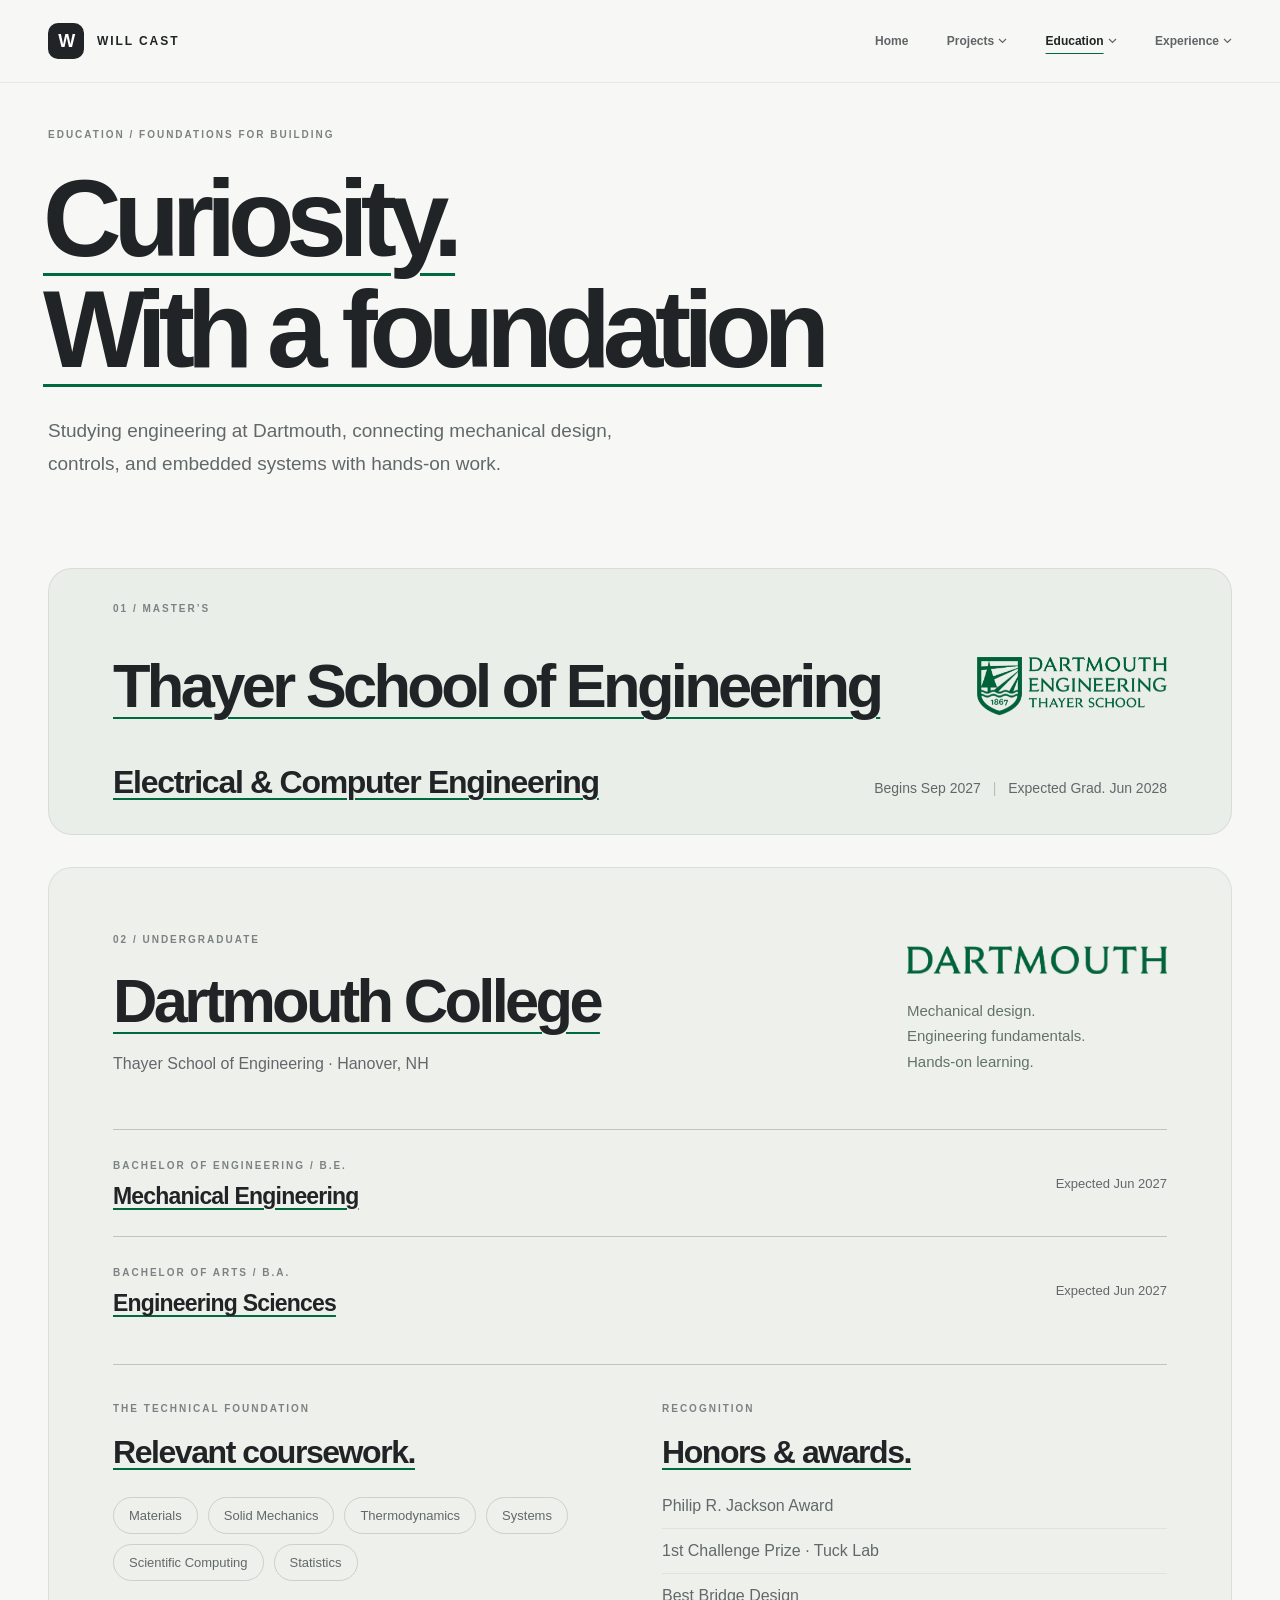
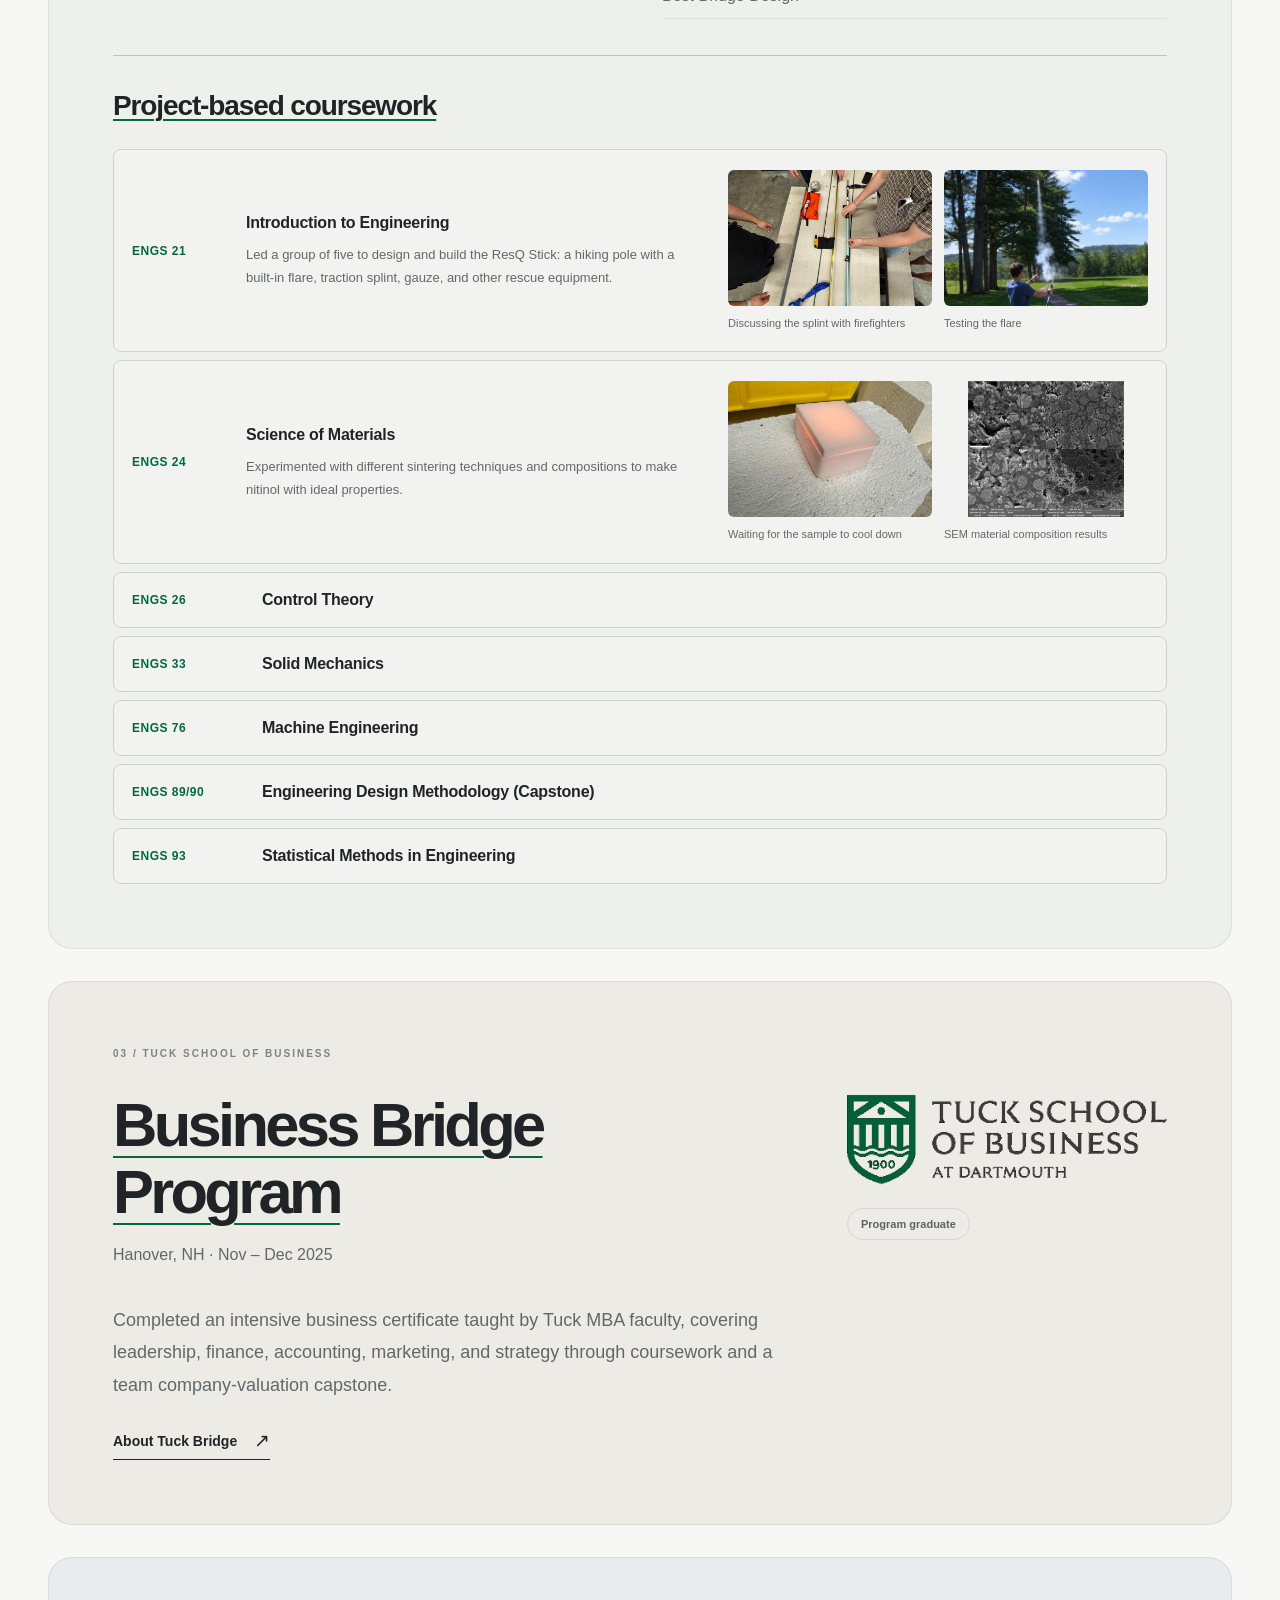
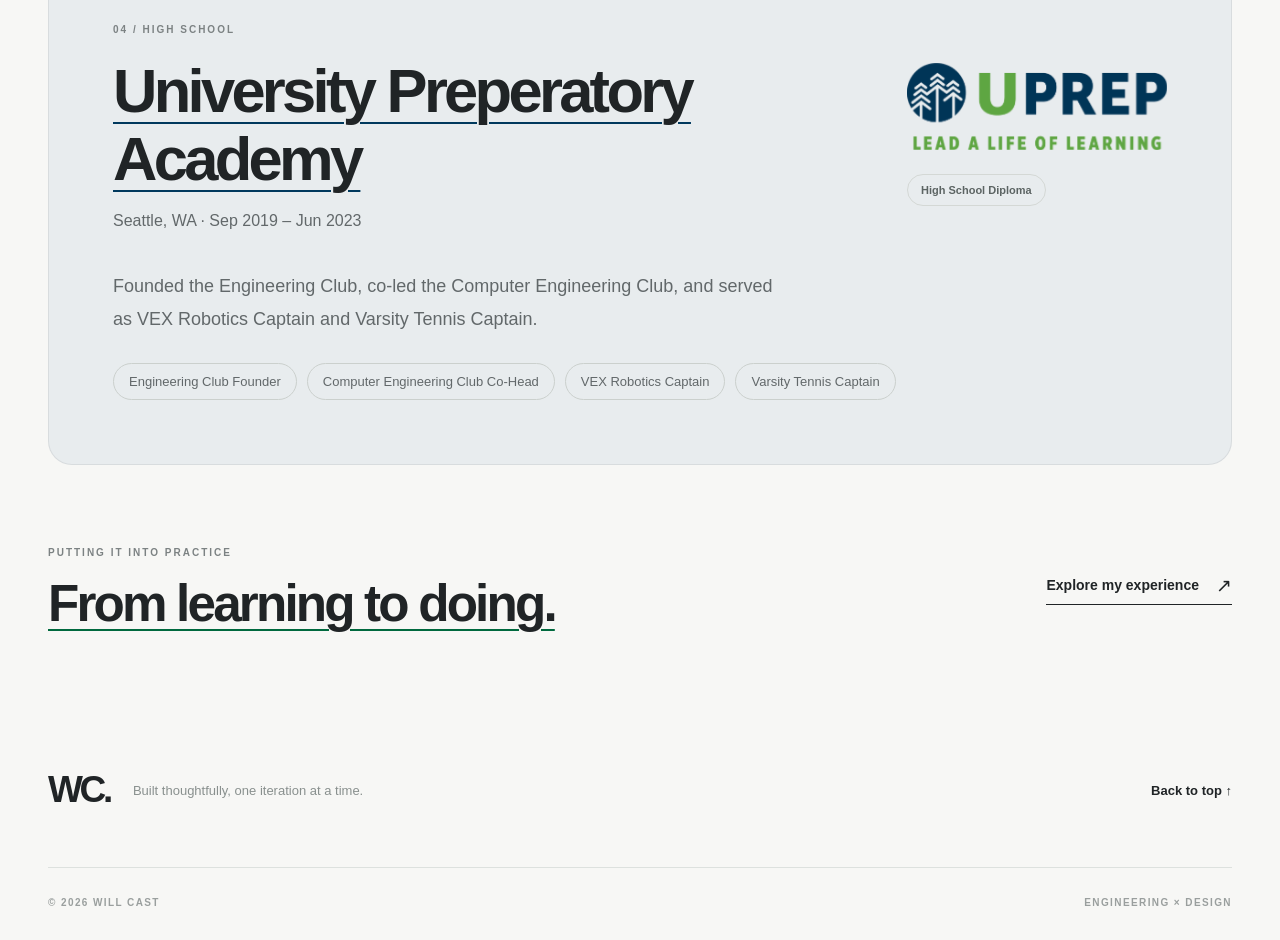
==== commit 10febe19: "Add project coursework photos and DALI CAD detail" ====
--- a/education.html
+++ b/education.html
@@ -68,6 +68,32 @@
           <section id="coursework" aria-labelledby="coursework-title"><p class="eyebrow">The technical foundation</p><h2 id="coursework-title">Relevant coursework.</h2><ul class="course-list"><li>Materials</li><li>Solid Mechanics</li><li>Thermodynamics</li><li>Systems</li><li>Scientific Computing</li><li>Statistics</li></ul></section>
           <section id="honors" aria-labelledby="honors-title"><p class="eyebrow">Recognition</p><h2 id="honors-title">Honors &amp; awards.</h2><ul class="honors-list"><li>Philip R. Jackson Award</li><li>1st Challenge Prize · Tuck Lab</li><li>Best Bridge Design</li></ul></section>
         </div>
+        <section class="project-coursework" id="project-based-coursework" aria-labelledby="project-coursework-title">
+          <h3 id="project-coursework-title">Project-based coursework</h3>
+          <ul class="project-course-list">
+            <li class="project-course-row project-course-row-feature" id="engs-21">
+              <span class="project-course-code">ENGS 21</span>
+              <div class="project-course-description"><h4>Introduction to Engineering</h4><p>Led a group of five to design and build the ResQ Stick: a hiking pole with a built-in flare, traction splint, gauze, and other rescue equipment.</p></div>
+              <div class="project-course-gallery">
+                <figure><img src="Assets/resq-stick-firefighters.jpeg" alt="Discussing the ResQ Stick traction splint with firefighters" width="1536" height="2048" loading="lazy" decoding="async"><figcaption>Discussing the splint with firefighters</figcaption></figure>
+                <figure><img src="Assets/resq-stick-flare-test.png" alt="Outdoor flare test using the ResQ Stick hiking pole" width="862" height="1040" loading="lazy" decoding="async"><figcaption>Testing the flare</figcaption></figure>
+              </div>
+            </li>
+            <li class="project-course-row project-course-row-feature" id="engs-24">
+              <span class="project-course-code">ENGS 24</span>
+              <div class="project-course-description"><h4>Science of Materials</h4><p>Experimented with different sintering techniques and compositions to make nitinol with ideal properties.</p></div>
+              <div class="project-course-gallery">
+                <figure><img src="Assets/nitinol-sample-cooling.jpeg" alt="Nitinol sample cooling in a ceramic crucible" width="1536" height="2048" loading="lazy" decoding="async"><figcaption>Waiting for the sample to cool down</figcaption></figure>
+                <figure><img src="Assets/nitinol-sem-results.png" alt="SEM images comparing nitinol material compositions and sintering times" width="1244" height="1080" loading="lazy" decoding="async" style="object-fit:contain"><figcaption>SEM material composition results</figcaption></figure>
+              </div>
+            </li>
+            <li class="project-course-row" id="engs-26"><span class="project-course-code">ENGS 26</span><h4>Control Theory</h4></li>
+            <li class="project-course-row" id="engs-33"><span class="project-course-code">ENGS 33</span><h4>Solid Mechanics</h4></li>
+            <li class="project-course-row" id="engs-76"><span class="project-course-code">ENGS 76</span><h4>Machine Engineering</h4></li>
+            <li class="project-course-row" id="engs-89-90"><span class="project-course-code">ENGS 89/90</span><h4>Engineering Design Methodology (Capstone)</h4></li>
+            <li class="project-course-row" id="engs-93"><span class="project-course-code">ENGS 93</span><h4>Statistical Methods in Engineering</h4></li>
+          </ul>
+        </section>
       </section>
       <section class="academic-card business-card" id="tuck-bridge" aria-labelledby="tuck-title">
         <p class="eyebrow">03 / Tuck School of Business</p>
--- a/styles.css
+++ b/styles.css
@@ -106,6 +106,7 @@
 .experience-card{position:relative;border:1px solid #20242618;border-radius:26px;padding-block:38px 48px;margin-bottom:clamp(80px,22vh,220px);box-shadow:0 18px 60px -32px #20242645;transform-origin:center top;scroll-margin-top:104px}
 .experience-card{z-index:var(--card-index,auto)}.experience-card:last-child{margin-bottom:0}
 .deck-ready .experience-card{position:sticky;top:var(--card-top,104px);transform:scale(calc(1 - .035 * var(--card-depth,0)))}
+.deck-ready .experience-card.card-covered{visibility:hidden;pointer-events:none}
 .experience-card::after{content:"";position:absolute;inset:0;z-index:5;border-radius:inherit;background:#202426;opacity:calc(.1 * var(--card-depth,0));pointer-events:none}
 .experience-card-heading{display:flex;justify-content:space-between;gap:20px;margin-bottom:32px;padding-bottom:20px;border-bottom:1px solid #2024261a;font-size:10px;font-weight:700;letter-spacing:.16em;text-transform:uppercase;color:var(--muted)}
 .experience-card .experience-role{gap:44px}.experience-card .experience-role h2{font-size:clamp(42px,4.5vw,64px);margin-top:16px}.experience-card .experience-summary{font-size:18px;line-height:1.65;margin-block:22px}
@@ -161,9 +162,24 @@
 .section-nav .nav-item{display:inline-flex;flex-flow:row nowrap;align-items:center;gap:4px;flex-shrink:0}.section-nav .nav-tab-link{display:flex;align-items:center;min-height:44px;white-space:nowrap;font-size:12px;font-weight:600;flex:0 0 auto}.section-nav .nav-trigger{display:inline-flex;align-items:center;justify-content:center;align-self:center;flex:0 0 9px;width:9px;min-width:9px;padding:0}.section-nav .nav-trigger svg{display:block;flex-shrink:0}
 @media(max-width:730px){.section-nav{gap:10px}.section-nav .nav-tab-link{font-size:11px}}
 @media(max-width:360px){.section-nav{gap:6px}}
-/* Garage Workshop keeps its image, story, and project link in one compact layout. */
+/* Garage Workshop keeps its image and story in one compact layout. */
 #garage-workshop.experience-card{padding-block:16px 20px}#garage-workshop .experience-card-heading{margin-bottom:14px;padding-bottom:10px}
 .experience-role.garage-layout{grid-template-columns:minmax(0,.5fr) minmax(0,1.5fr);align-items:stretch}.garage-wheels{margin:0}.experience-card .garage-wheels img{display:block;width:100%;height:220px;max-height:none;aspect-ratio:auto;object-fit:contain;object-position:center;border-radius:0}
 .garage-main-copy{display:flex;flex-direction:column;min-width:0}.experience-card .garage-main-copy h2{font-size:clamp(30px,2.6vw,38px);line-height:1.1;margin:0 0 6px}.garage-main-copy>.experience-subtitle{font-size:13px;line-height:1.5;margin:0 0 8px}.experience-card .garage-main-copy .experience-summary{max-width:none;font-size:14px;line-height:1.6;margin:0 0 10px}.garage-main-copy .tag{font-size:10px;padding:6px 10px}
 .garage-bottom{display:flex;align-items:flex-end;gap:24px;margin-top:auto;padding-top:14px;align-self:stretch;max-width:none;text-align:right}.garage-quote{flex:1;min-width:0;margin:0;padding:0}.garage-quote blockquote{margin:0;font-size:clamp(21px,1.7vw,24px);font-weight:550;line-height:1.2;letter-spacing:-.045em}.garage-quote figcaption{margin-top:6px;font-size:11px;line-height:1.5;color:var(--muted)}.garage-bottom>.text-link{flex-shrink:0;white-space:nowrap;font-size:12px}
 @media(max-width:730px){.experience-role.garage-layout{grid-template-columns:1fr}.experience-card .garage-wheels img{height:180px}.garage-bottom{flex-direction:column;align-items:flex-end;gap:14px;padding-top:20px}.garage-quote blockquote{font-size:23px}}
+
+/* The closing chapter shifts the surrounding canvas to navy. */
+.experience-page{transition:background-color .65s ease}.experience-page .header{transition:background-color .65s ease,border-color .45s ease}.experience-page .experience-next,.experience-page .experience-next .text-link,.experience-page .brand,.experience-page .nav-home,.experience-page .nav-tab-link,.experience-page .nav-trigger{transition:color .45s ease,border-color .45s ease}
+.experience-page.garage-active{background:#071b33}.garage-active .header{background:#071b33ed;border-bottom-color:#ffffff20}.garage-active .brand,.garage-active .section-nav>.nav-home,.garage-active .nav-item>.nav-tab-link,.garage-active .nav-trigger{color:#fff}.garage-active .mark{background:#f7f7f5;color:#071b33}
+.garage-active .experience-next{color:#fff}.garage-active .experience-next .eyebrow{color:#b6c5d8}.garage-active .experience-next .text-link{color:#fff;border-color:#fff}.garage-active>footer{color:#fff}.garage-active .footer-inner{border-bottom-color:#ffffff26}.garage-active .footer-text,.garage-active .footer-base{color:#b6c5d8}
+@media(prefers-reduced-motion:reduce){.experience-page,.experience-page .header,.experience-page .experience-next,.experience-page .experience-next .text-link,.experience-page .brand,.experience-page .nav-home,.experience-page .nav-tab-link,.experience-page .nav-trigger{transition:none}}
+.dali-contributions{display:grid;grid-template-columns:minmax(0,1fr) clamp(72px,11vw,140px);gap:28px;align-items:start;margin-top:36px}.dali-contributions .experience-focus{margin-top:0;gap:24px}.dali-model{margin:0}.dali-model img{display:block;width:100%;height:auto;border-radius:7px}
+@media(max-width:730px){.dali-contributions{gap:16px}.dali-contributions .experience-focus{grid-template-columns:1fr}}
+.project-coursework{margin-top:36px;padding-top:32px;border-top:1px solid #bcc7bc}.project-coursework>h3{font-size:28px;font-weight:600;letter-spacing:-.04em;line-height:1.3;margin:0 0 24px}.project-course-list{display:grid;gap:8px;list-style:none;padding:0;margin:0}.project-course-row{display:grid;grid-template-columns:110px minmax(0,1fr);align-items:center;gap:20px;min-height:56px;padding:14px 18px;border:1px solid #cbd5ca;border-radius:8px;background:#f7f7f580;scroll-margin-top:110px}.project-course-code{font-size:12px;line-height:1.5;letter-spacing:.04em;font-weight:700;color:var(--education-green)}.project-course-row h4{font-size:16px;font-weight:550;line-height:1.45;letter-spacing:-.015em;margin:0}.project-course-row h4 span{display:block}
+@media(max-width:730px){.project-coursework{margin-top:28px;padding-top:26px}.project-coursework>h3{font-size:24px}.project-course-row{grid-template-columns:78px minmax(0,1fr);gap:10px;padding:12px}.project-course-code{font-size:11px}.project-course-row h4{font-size:14px}}
+@media(max-width:480px){.project-course-row{grid-template-columns:1fr;gap:5px}}
+.project-course-row-feature{grid-template-columns:90px minmax(0,1fr) minmax(0,420px);gap:24px;padding-block:20px}.project-course-description{min-width:0}.project-course-description p{font-size:13px;line-height:1.75;color:var(--muted);margin:10px 0 0}.project-course-gallery{display:grid;grid-template-columns:repeat(2,minmax(0,1fr));gap:12px;min-width:0}.project-course-gallery figure{margin:0;min-width:0}.project-course-gallery img{display:block;width:100%;height:auto;aspect-ratio:3/2;object-fit:cover;border-radius:6px}.project-course-gallery figcaption{font-size:11px;line-height:1.5;color:var(--muted);margin-top:9px}
+@media(max-width:900px){.project-course-row-feature{grid-template-columns:78px minmax(0,1fr);gap:16px}.project-course-gallery{grid-column:2}}
+@media(max-width:480px){.project-course-row-feature{grid-template-columns:1fr;gap:12px}.project-course-gallery{grid-column:1}}
+.project-course-gallery img[src$="resq-stick-flare-test.png"]{object-position:center 20%}
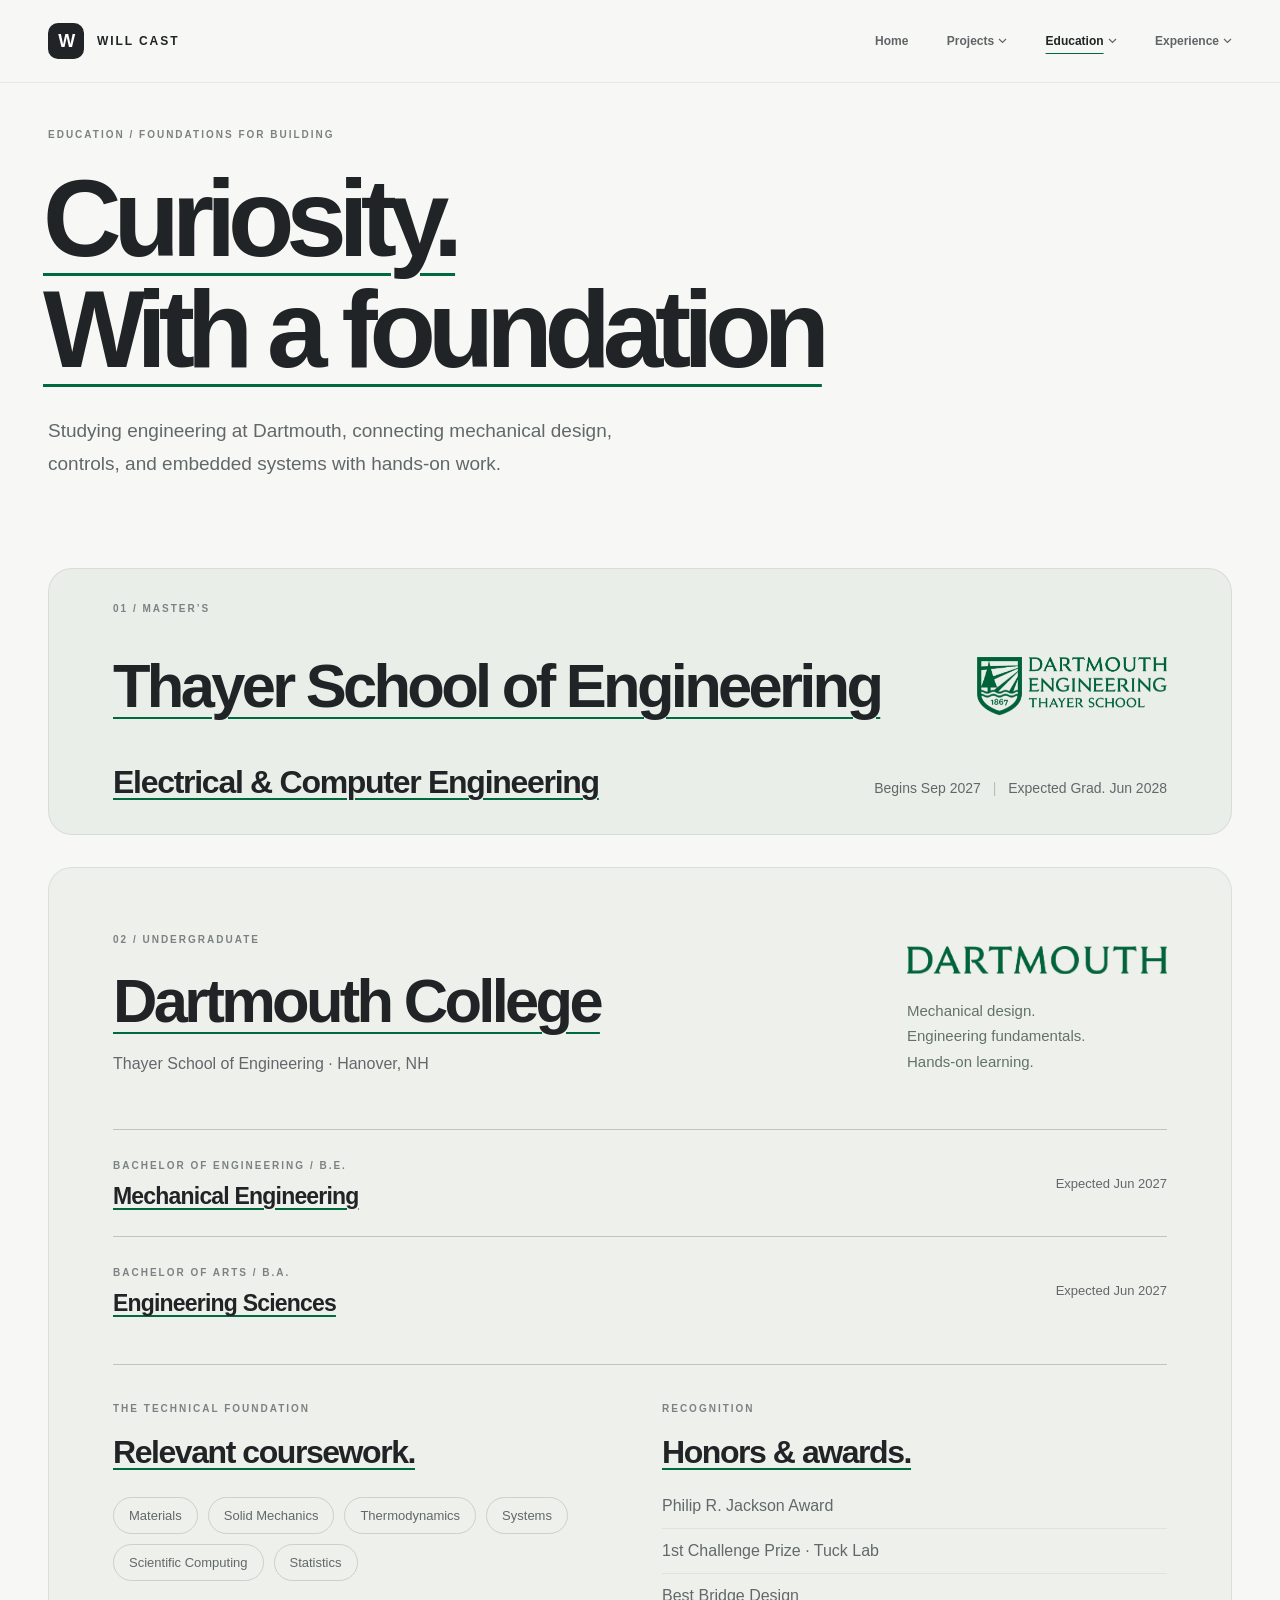
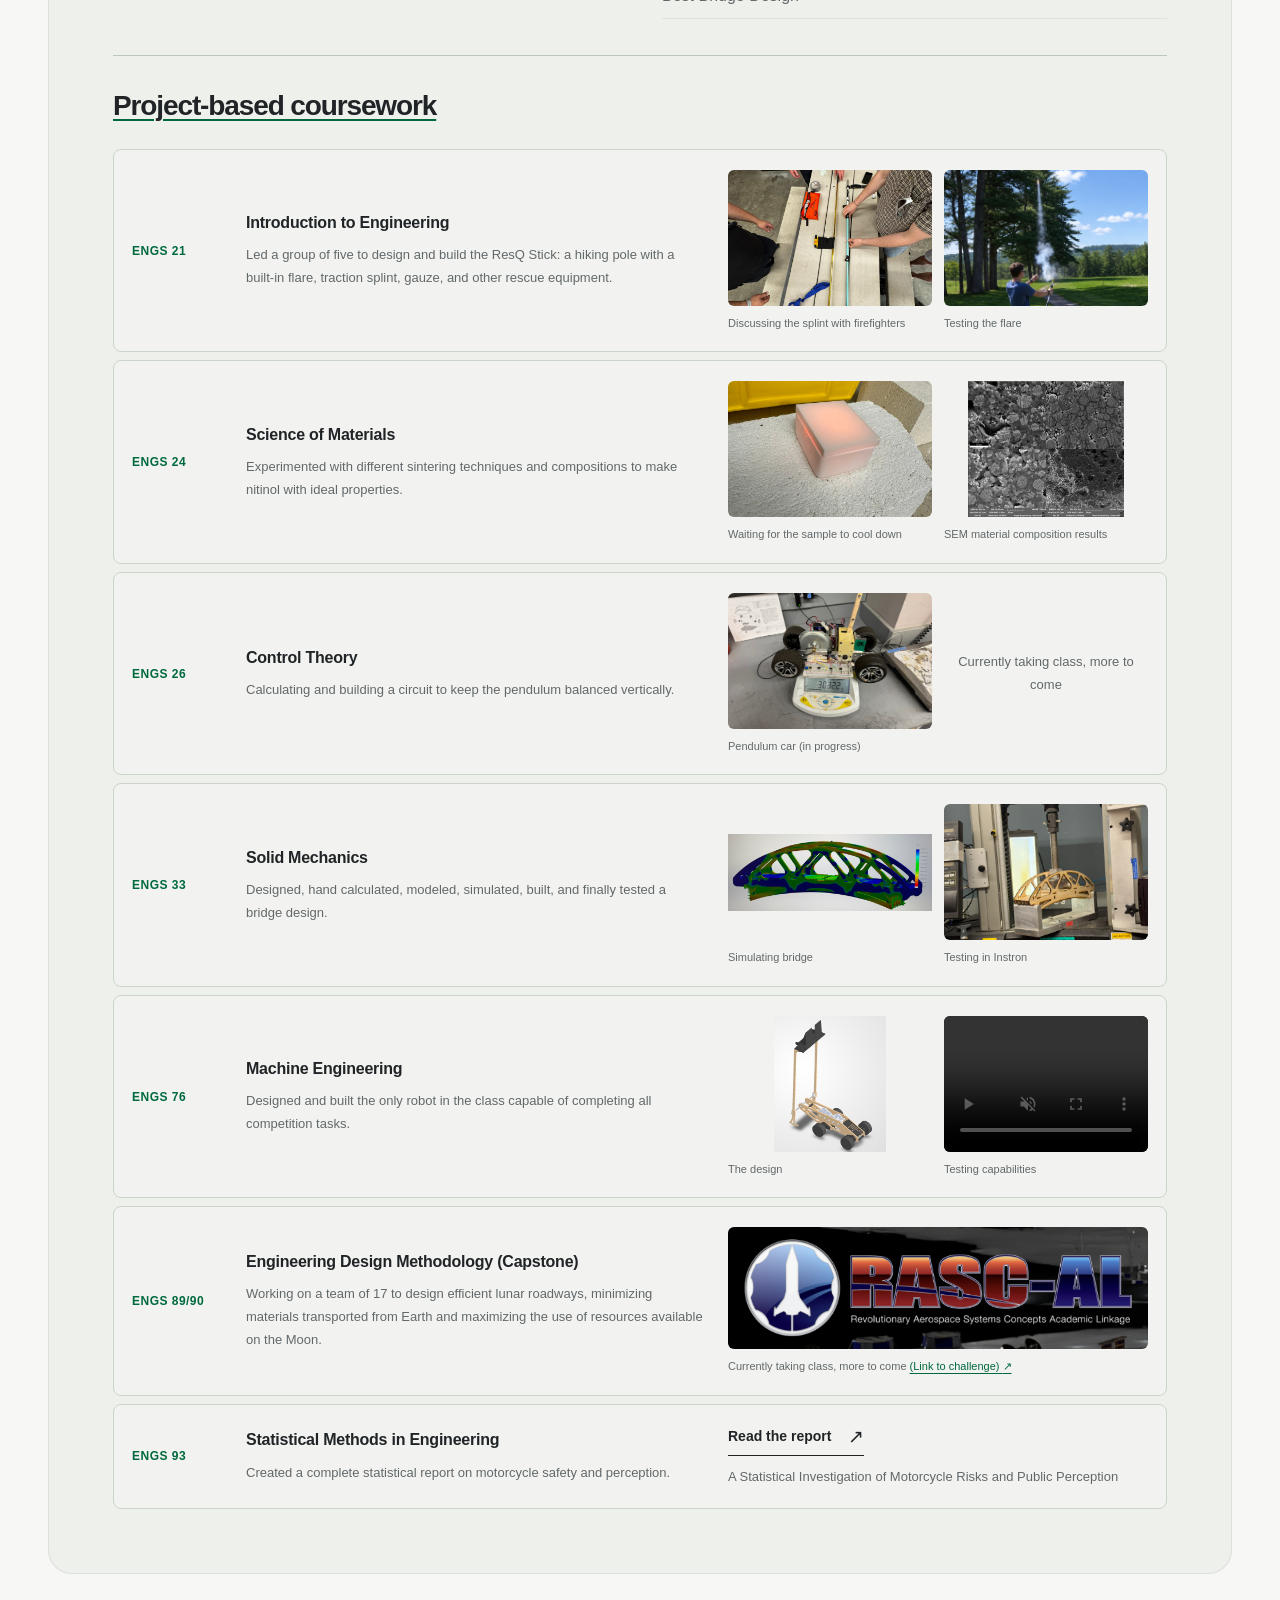
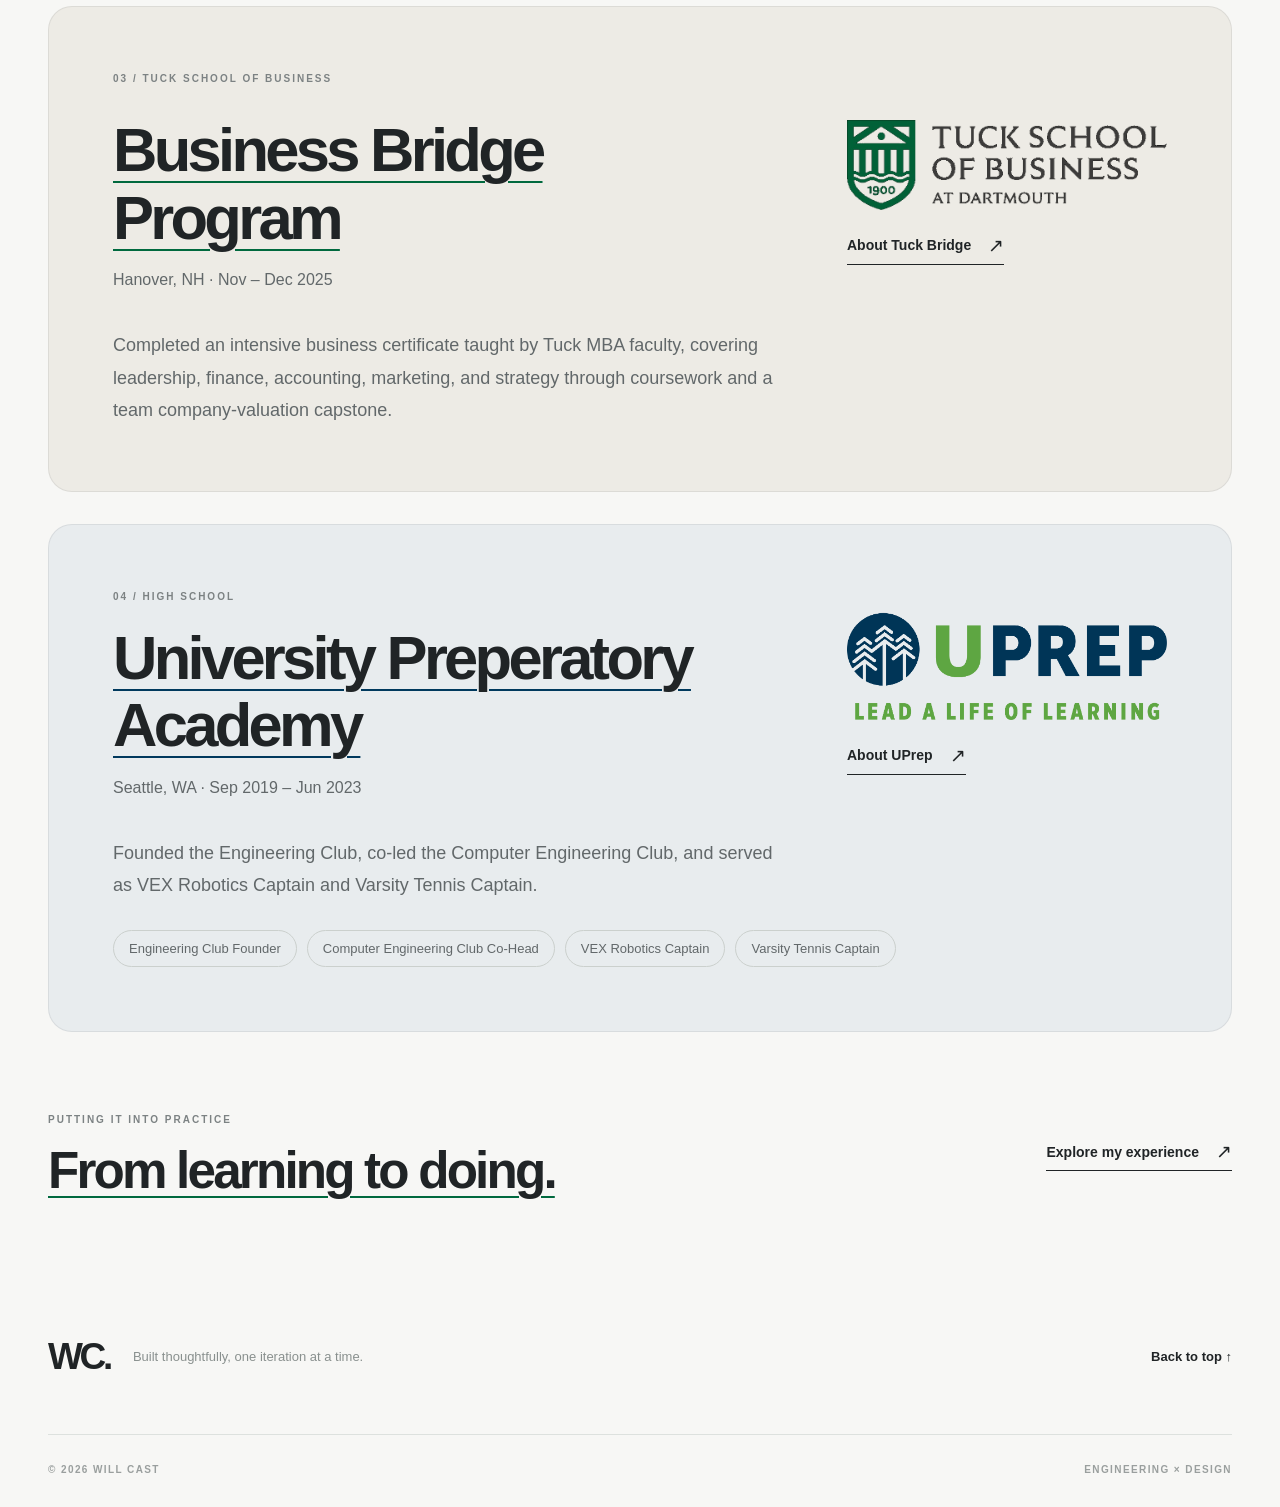
==== commit 57ed66fa: "Build cinematic projects page and expand coursework portfolio" ====
--- a/education.html
+++ b/education.html
@@ -19,9 +19,9 @@
         <a class="nav-home" href="index.html">Home</a>
         <div class="nav-item"><a class="nav-tab-link" href="projects.html">Projects</a><button class="nav-trigger" type="button" aria-label="Toggle Projects sections" aria-expanded="false" aria-controls="nav-projects"><svg width="9" height="6" viewBox="0 0 9 6" aria-hidden="true"><path d="m1 1 3.5 3.5L8 1" fill="none" stroke="currentColor" stroke-width="1.2"/></svg></button>
           <div class="nav-panel" id="nav-projects" hidden><a class="nav-overview" href="projects.html">All projects</a><span class="nav-panel-divider" aria-hidden="true"></span>
-            <a href="projects.html#rf-test-hardware">RF test hardware</a>
-            <a href="projects.html#lunar-roadway">Lunar roadway</a>
             <a href="projects.html#dune-buggy">Dune buggy</a>
+            <a href="projects.html#project-02">Project 02</a>
+            <a href="projects.html#project-03">Project 03</a>
           </div>
         </div>
         <div class="nav-item"><a class="nav-tab-link" href="education.html" aria-current="page">Education</a><button class="nav-trigger" type="button" aria-label="Toggle Education sections" aria-expanded="false" aria-controls="nav-education"><svg width="9" height="6" viewBox="0 0 9 6" aria-hidden="true"><path d="m1 1 3.5 3.5L8 1" fill="none" stroke="currentColor" stroke-width="1.2"/></svg></button>
@@ -87,11 +87,42 @@
                 <figure><img src="Assets/nitinol-sem-results.png" alt="SEM images comparing nitinol material compositions and sintering times" width="1244" height="1080" loading="lazy" decoding="async" style="object-fit:contain"><figcaption>SEM material composition results</figcaption></figure>
               </div>
             </li>
-            <li class="project-course-row" id="engs-26"><span class="project-course-code">ENGS 26</span><h4>Control Theory</h4></li>
-            <li class="project-course-row" id="engs-33"><span class="project-course-code">ENGS 33</span><h4>Solid Mechanics</h4></li>
-            <li class="project-course-row" id="engs-76"><span class="project-course-code">ENGS 76</span><h4>Machine Engineering</h4></li>
-            <li class="project-course-row" id="engs-89-90"><span class="project-course-code">ENGS 89/90</span><h4>Engineering Design Methodology (Capstone)</h4></li>
-            <li class="project-course-row" id="engs-93"><span class="project-course-code">ENGS 93</span><h4>Statistical Methods in Engineering</h4></li>
+            <li class="project-course-row project-course-row-feature" id="engs-26">
+              <span class="project-course-code">ENGS 26</span>
+              <div class="project-course-description"><h4>Control Theory</h4><p>Calculating and building a circuit to keep the pendulum balanced vertically.</p></div>
+              <div class="project-course-gallery">
+                <figure><img src="Assets/control-theory-pendulum-car.jpeg" alt="Pendulum car prototype with a breadboard control circuit" width="2048" height="1536" loading="lazy" decoding="async"><figcaption>Pendulum car (in progress)</figcaption></figure>
+                <p class="project-course-progress">Currently taking class, more to come</p>
+              </div>
+            </li>
+            <li class="project-course-row project-course-row-feature" id="engs-33">
+              <span class="project-course-code">ENGS 33</span>
+              <div class="project-course-description"><h4>Solid Mechanics</h4><p>Designed, hand calculated, modeled, simulated, built, and finally tested a bridge design.</p></div>
+              <div class="project-course-gallery">
+                <figure><img src="Assets/solid-mechanics-bridge-simulation.png" alt="Bridge design simulation showing structural analysis results" width="750" height="284" loading="lazy" decoding="async" style="object-fit:contain"><figcaption>Simulating bridge</figcaption></figure>
+                <figure><img src="Assets/solid-mechanics-bridge-instron.png" alt="Wooden bridge undergoing load testing in an Instron machine" width="592" height="570" loading="lazy" decoding="async"><figcaption>Testing in Instron</figcaption></figure>
+              </div>
+            </li>
+            <li class="project-course-row project-course-row-feature" id="engs-76">
+              <span class="project-course-code">ENGS 76</span>
+              <div class="project-course-description"><h4>Machine Engineering</h4><p>Designed and built the only robot in the class capable of completing all competition tasks.</p></div>
+              <div class="project-course-gallery">
+                <figure><img src="Assets/engs-76-robot-design.png" alt="CAD design of the competition robot" width="828" height="1008" loading="lazy" decoding="async" style="object-fit:contain"><figcaption>The design</figcaption></figure>
+                <figure><video src="Assets/engs-76-robot-testing.mp4" autoplay muted loop playsinline controls preload="metadata" aria-label="Competition robot testing its capabilities"></video><figcaption>Testing capabilities</figcaption></figure>
+              </div>
+            </li>
+            <li class="project-course-row project-course-row-feature" id="engs-89-90">
+              <span class="project-course-code">ENGS 89/90</span>
+              <div class="project-course-description"><h4>Engineering Design Methodology (Capstone)</h4><p>Working on a team of 17 to design efficient lunar roadways, minimizing materials transported from Earth and maximizing the use of resources available on the Moon.</p></div>
+              <div class="project-course-gallery project-course-gallery-wide">
+                <figure><a href="https://www.nasa.gov/directorates/stmd/prizes-challenges-crowdsourcing-program/center-of-excellence-for-collaborative-innovation-coeci/the-nasa-rasc-al-2026-competition/" target="_blank" rel="noopener" aria-label="Learn about NASA's RASC-AL 2026 competition (opens in a new tab)"><img src="Assets/engs-capstone-rasc-al.png" alt="NASA RASC-AL competition" width="814" height="236" loading="lazy" decoding="async"></a><figcaption>Currently taking class, more to come <a class="course-challenge-link" href="https://www.nasa.gov/directorates/stmd/prizes-challenges-crowdsourcing-program/center-of-excellence-for-collaborative-innovation-coeci/the-nasa-rasc-al-2026-competition/" target="_blank" rel="noopener">(Link to challenge) <span aria-hidden="true">↗</span></a></figcaption></figure>
+              </div>
+            </li>
+            <li class="project-course-row project-course-row-feature" id="engs-93">
+              <span class="project-course-code">ENGS 93</span>
+              <div class="project-course-description"><h4>Statistical Methods in Engineering</h4><p>Created a complete statistical report on motorcycle safety and perception.</p></div>
+              <div class="project-course-description"><a class="text-link" href="Assets/engs-93-motorcycle-risk-report.pdf" target="_blank" rel="noopener">Read the report <span aria-hidden="true">↗</span></a><p>A Statistical Investigation of Motorcycle Risks and Public Perception</p></div>
+            </li>
           </ul>
         </section>
       </section>
@@ -99,13 +130,12 @@
         <p class="eyebrow">03 / Tuck School of Business</p>
         <div class="academic-heading">
           <div><h2 id="tuck-title">Business Bridge<br>Program</h2><p class="experience-subtitle">Hanover, NH · Nov – Dec 2025</p></div>
-          <div class="tuck-identity"><img src="Assets/tuck-school-logo.png" alt="Tuck School of Business at Dartmouth" width="768" height="215" loading="lazy" decoding="async"><span class="tag">Program graduate</span></div>
+          <div class="tuck-identity school-about-identity"><img src="Assets/tuck-school-logo.png" alt="Tuck School of Business at Dartmouth" width="768" height="215" loading="lazy" decoding="async"><a class="text-link" href="https://bridge.tuck.dartmouth.edu/program" target="_blank" rel="noopener noreferrer">About Tuck Bridge <span aria-hidden="true">↗</span></a></div>
         </div>
         <p class="business-summary">Completed an intensive business certificate taught by Tuck MBA faculty, covering leadership, finance, accounting, marketing, and strategy through coursework and a team company-valuation capstone.</p>
-        <a class="text-link tuck-program-link" href="https://bridge.tuck.dartmouth.edu/program" target="_blank" rel="noopener noreferrer">About Tuck Bridge <span aria-hidden="true">↗</span></a>
       </section>
       <section class="academic-card high-school-card" id="high-school" aria-labelledby="high-school-title">
-        <div class="academic-heading"><div><p class="eyebrow">04 / High School</p><h2 id="high-school-title">University Preperatory Academy</h2><p class="experience-subtitle">Seattle, WA · Sep 2019 – Jun 2023</p></div><div class="academic-identity"><img src="Assets/uprep-logo.png" alt="University Prep logo" loading="lazy" decoding="async"><span class="tag">High School Diploma</span></div></div>
+        <div class="academic-heading"><div><p class="eyebrow">04 / High School</p><h2 id="high-school-title">University Preperatory Academy</h2><p class="experience-subtitle">Seattle, WA · Sep 2019 – Jun 2023</p></div><div class="academic-identity school-about-identity"><img src="Assets/uprep-logo.png" alt="University Prep logo" loading="lazy" decoding="async"><a class="text-link" href="https://www.universityprep.org/" target="_blank" rel="noopener noreferrer">About UPrep <span aria-hidden="true">↗</span></a></div></div>
         <p class="business-summary">Founded the Engineering Club, co-led the Computer Engineering Club, and served as VEX Robotics Captain and Varsity Tennis Captain.</p>
         <ul class="course-list school-activities" aria-label="High school leadership"><li>Engineering Club Founder</li><li>Computer Engineering Club Co-Head</li><li>VEX Robotics Captain</li><li>Varsity Tennis Captain</li></ul>
       </section>
--- a/styles.css
+++ b/styles.css
@@ -183,3 +183,8 @@
 @media(max-width:900px){.project-course-row-feature{grid-template-columns:78px minmax(0,1fr);gap:16px}.project-course-gallery{grid-column:2}}
 @media(max-width:480px){.project-course-row-feature{grid-template-columns:1fr;gap:12px}.project-course-gallery{grid-column:1}}
 .project-course-gallery img[src$="resq-stick-flare-test.png"]{object-position:center 20%}
+.project-course-progress{align-self:center;margin:0;font-size:13px;line-height:1.75;color:var(--muted);text-align:center;padding:12px}
+.project-course-gallery-wide{grid-template-columns:minmax(0,1fr)}.project-course-gallery-wide img{aspect-ratio:auto;height:auto}.project-course-gallery-wide a{display:block;border-radius:6px}.project-course-gallery-wide a:focus-visible{outline:2px solid var(--education-green);outline-offset:4px}
+.project-course-gallery-wide .course-challenge-link{display:inline;color:var(--education-green);text-decoration:underline;text-underline-offset:3px}
+.academic-card .school-about-identity{width:min(320px,100%);gap:24px;margin-top:24px}.school-about-identity .text-link{white-space:nowrap}.high-school-card .academic-heading{align-items:flex-start}
+.project-course-gallery video{display:block;width:100%;height:auto;aspect-ratio:3/2;object-fit:contain;background:#202426;border-radius:6px}
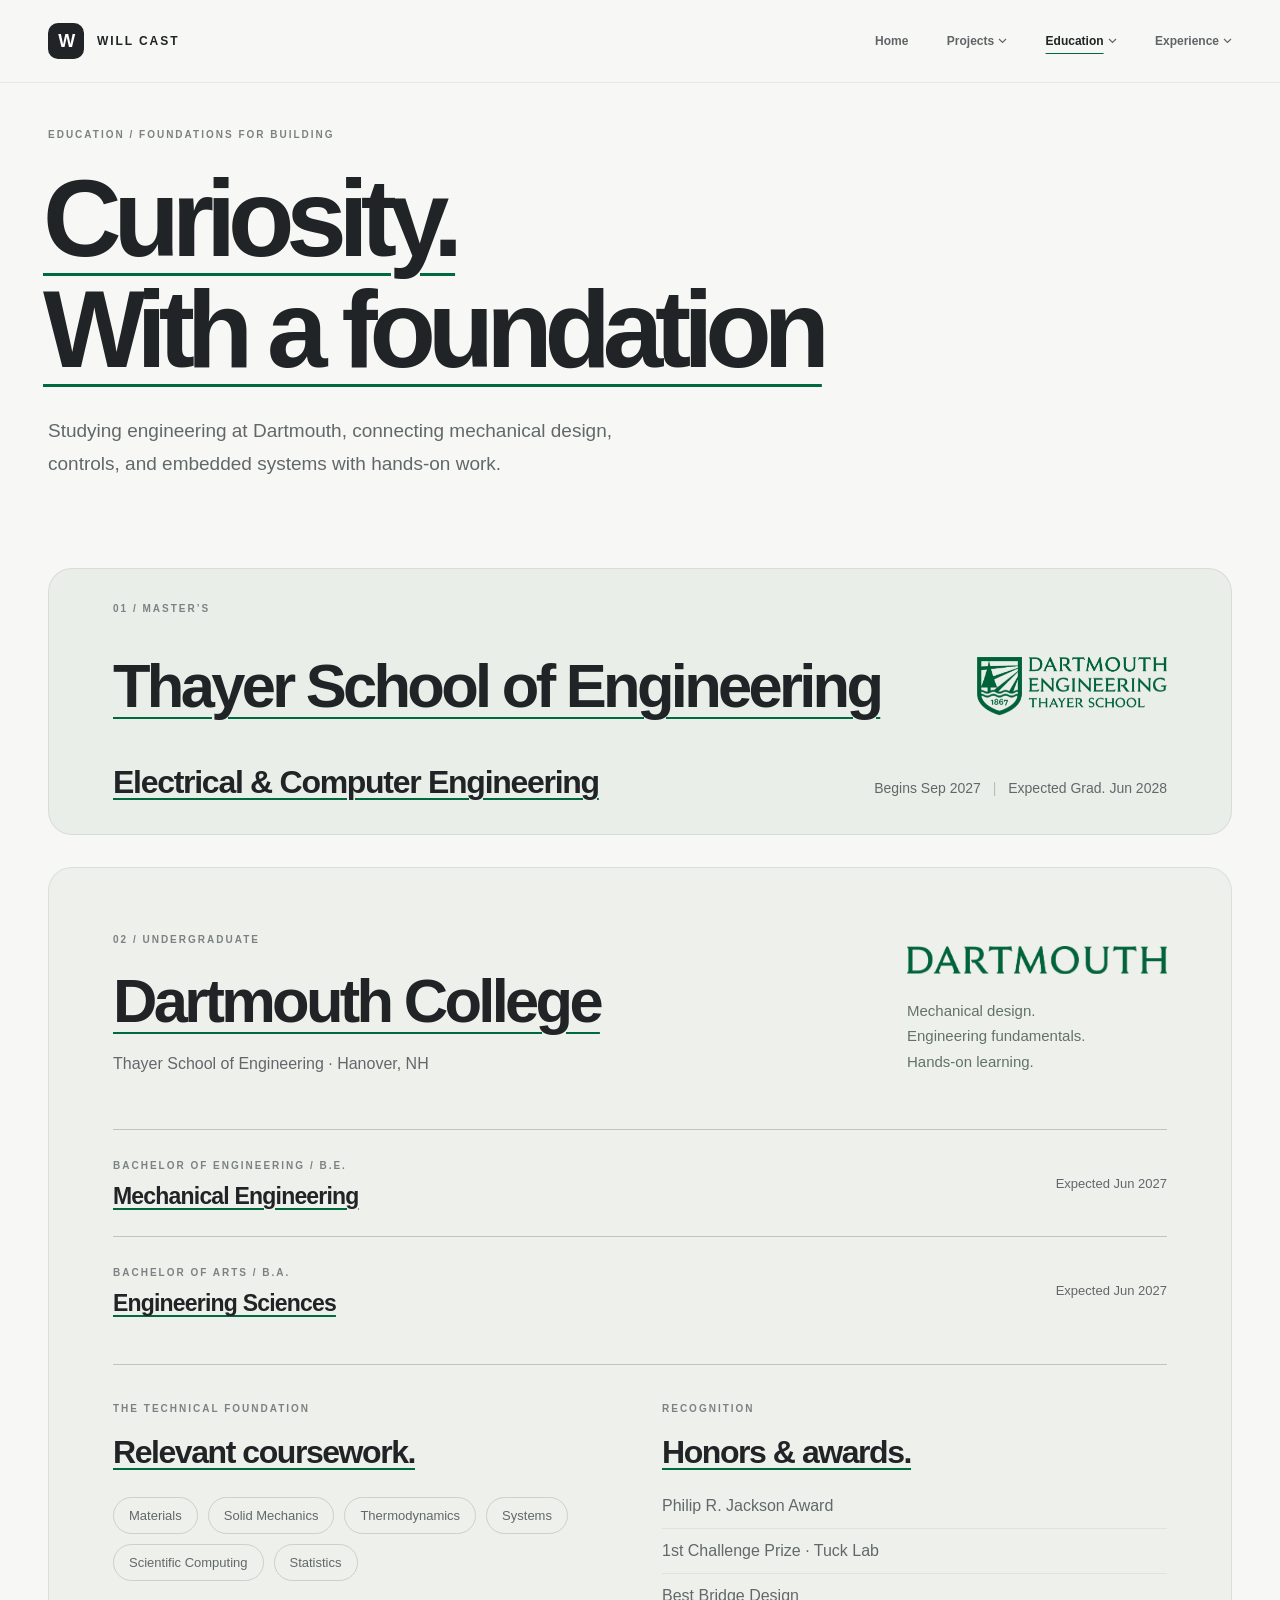
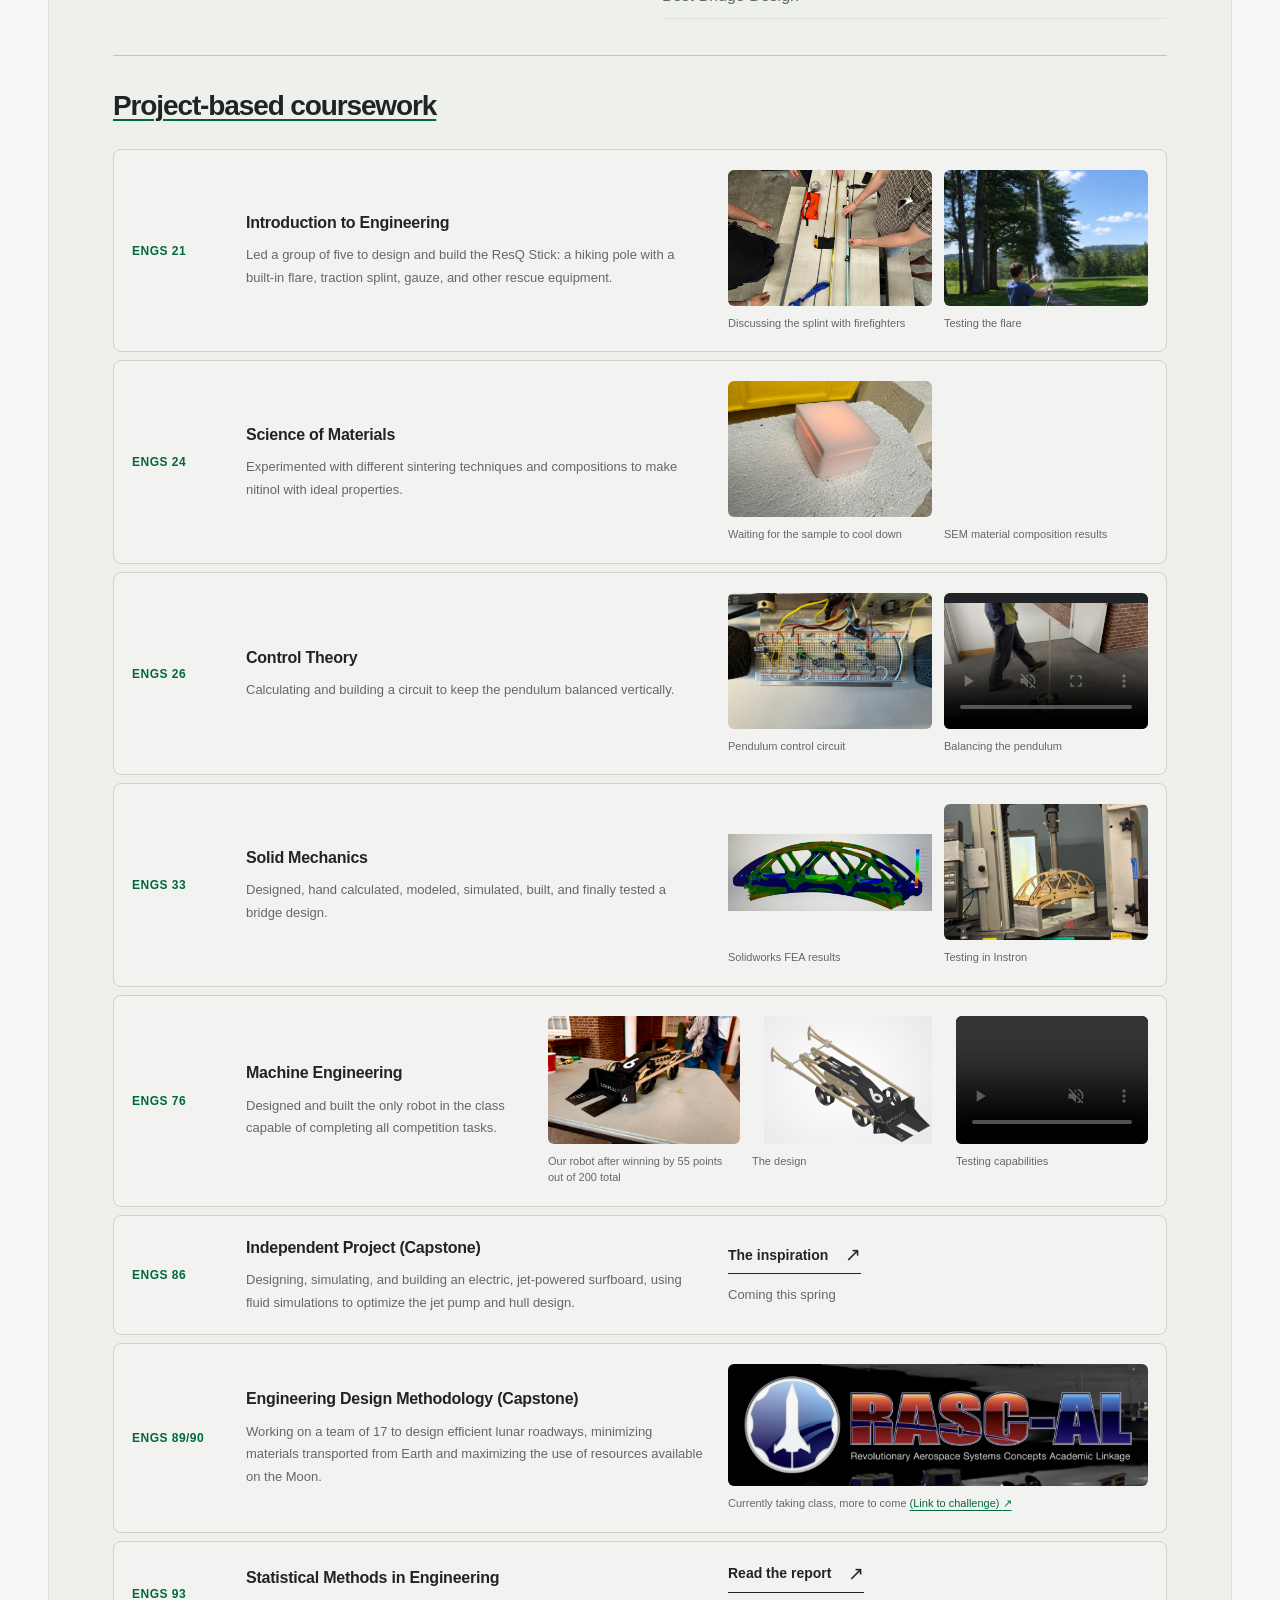
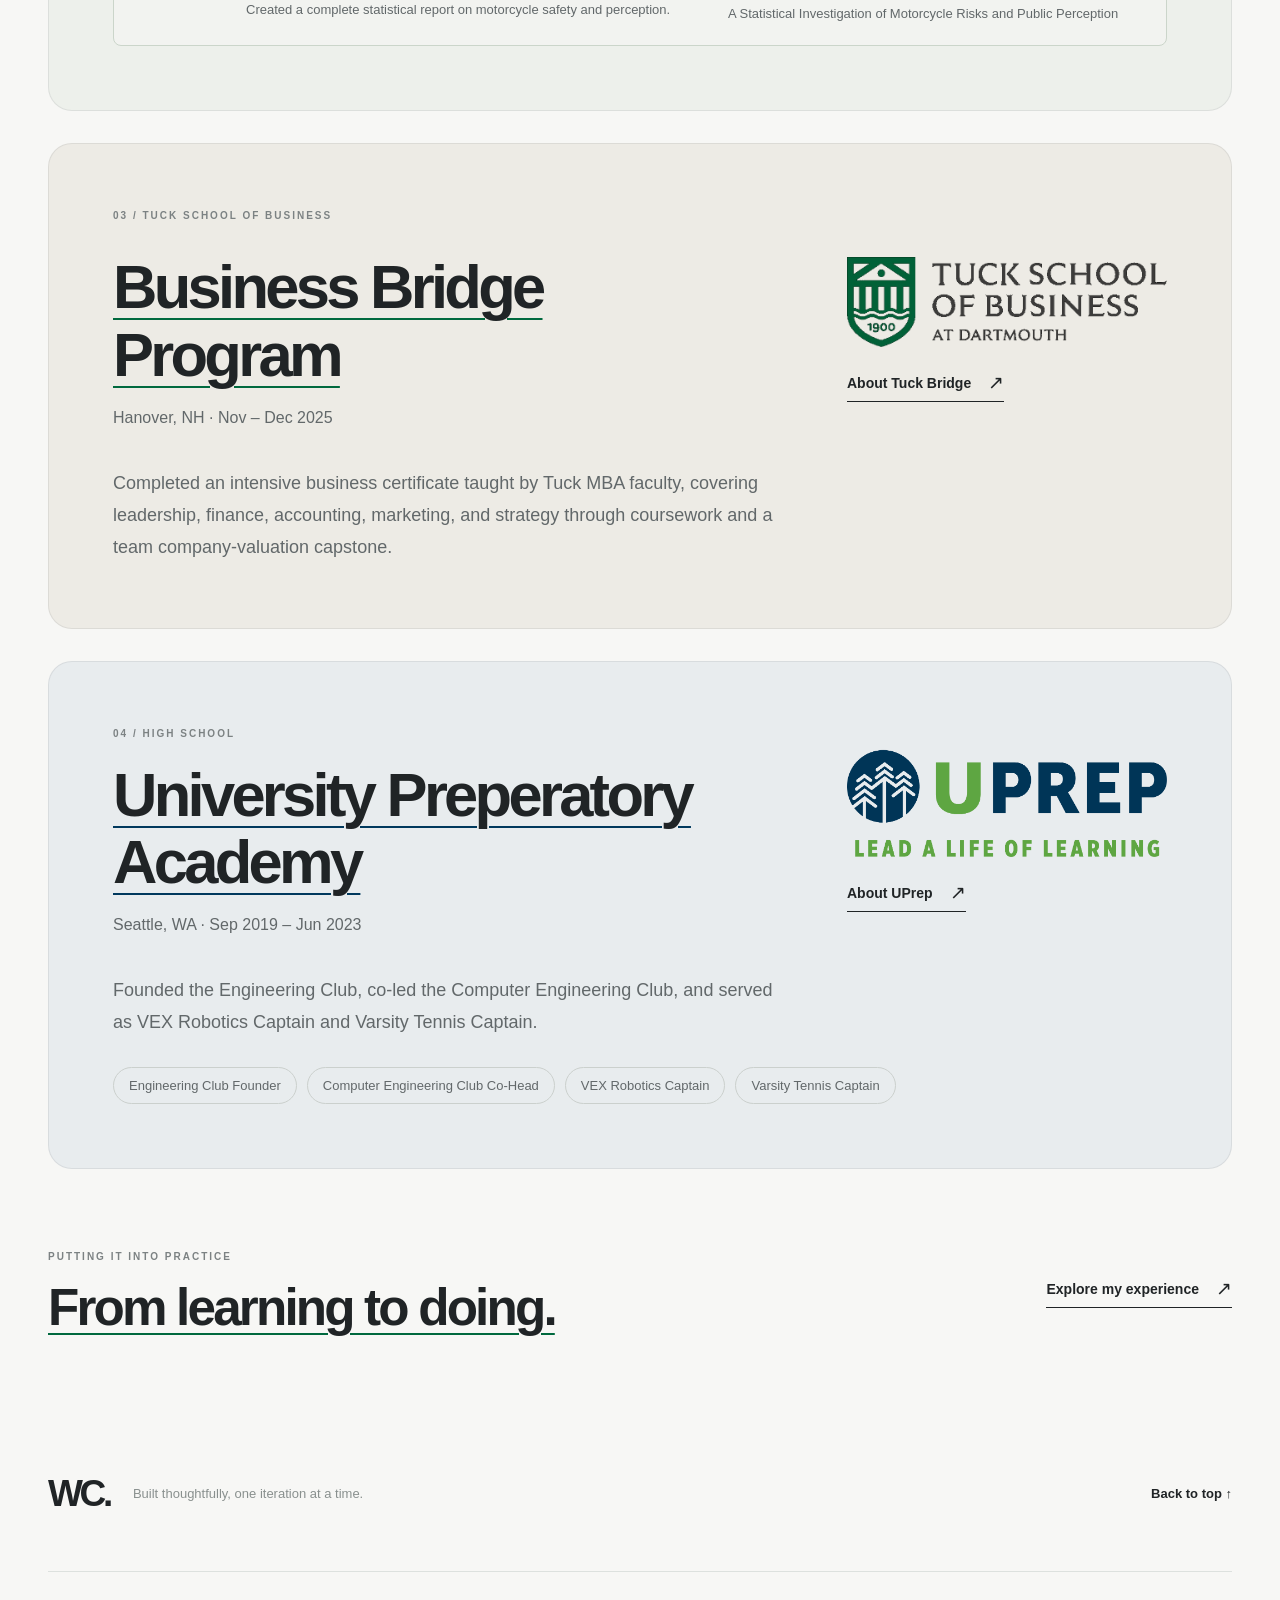
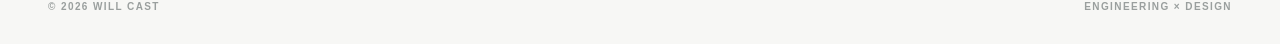
==== commit 2c922805: "Refresh homepage photos, coursework, and Amazon skills" ====
--- a/education.html
+++ b/education.html
@@ -20,7 +20,7 @@
         <div class="nav-item"><a class="nav-tab-link" href="projects.html">Projects</a><button class="nav-trigger" type="button" aria-label="Toggle Projects sections" aria-expanded="false" aria-controls="nav-projects"><svg width="9" height="6" viewBox="0 0 9 6" aria-hidden="true"><path d="m1 1 3.5 3.5L8 1" fill="none" stroke="currentColor" stroke-width="1.2"/></svg></button>
           <div class="nav-panel" id="nav-projects" hidden><a class="nav-overview" href="projects.html">All projects</a><span class="nav-panel-divider" aria-hidden="true"></span>
             <a href="projects.html#dune-buggy">Dune buggy</a>
-            <a href="projects.html#project-02">Project 02</a>
+            <a href="projects.html#project-02">RC jet ski</a>
             <a href="projects.html#project-03">Project 03</a>
           </div>
         </div>
@@ -91,24 +91,38 @@
               <span class="project-course-code">ENGS 26</span>
               <div class="project-course-description"><h4>Control Theory</h4><p>Calculating and building a circuit to keep the pendulum balanced vertically.</p></div>
               <div class="project-course-gallery">
-                <figure><img src="Assets/control-theory-pendulum-car.jpeg" alt="Pendulum car prototype with a breadboard control circuit" width="2048" height="1536" loading="lazy" decoding="async"><figcaption>Pendulum car (in progress)</figcaption></figure>
-                <p class="project-course-progress">Currently taking class, more to come</p>
+                <figure><img src="Assets/control-theory-circuit.jpeg" alt="Close-up of the pendulum car's breadboard control circuit" width="2048" height="1536" loading="lazy" decoding="async"><figcaption>Pendulum control circuit</figcaption></figure>
+                <figure>
+                  <video autoplay muted loop playsinline controls preload="metadata" poster="Assets/control-theory-balancing.jpg" aria-label="Car balancing an inverted pendulum">
+                    <source src="Assets/control-theory-balancing.mp4" type="video/mp4">
+                  </video>
+                  <figcaption>Balancing the pendulum</figcaption>
+                </figure>
               </div>
             </li>
             <li class="project-course-row project-course-row-feature" id="engs-33">
               <span class="project-course-code">ENGS 33</span>
               <div class="project-course-description"><h4>Solid Mechanics</h4><p>Designed, hand calculated, modeled, simulated, built, and finally tested a bridge design.</p></div>
               <div class="project-course-gallery">
-                <figure><img src="Assets/solid-mechanics-bridge-simulation.png" alt="Bridge design simulation showing structural analysis results" width="750" height="284" loading="lazy" decoding="async" style="object-fit:contain"><figcaption>Simulating bridge</figcaption></figure>
+                <figure><img src="Assets/solid-mechanics-bridge-simulation.png" alt="Bridge design simulation showing structural analysis results" width="750" height="284" loading="lazy" decoding="async" style="object-fit:contain"><figcaption>Solidworks FEA results</figcaption></figure>
                 <figure><img src="Assets/solid-mechanics-bridge-instron.png" alt="Wooden bridge undergoing load testing in an Instron machine" width="592" height="570" loading="lazy" decoding="async"><figcaption>Testing in Instron</figcaption></figure>
               </div>
             </li>
-            <li class="project-course-row project-course-row-feature" id="engs-76">
+            <li class="project-course-row project-course-row-feature project-course-row-three-media" id="engs-76">
               <span class="project-course-code">ENGS 76</span>
               <div class="project-course-description"><h4>Machine Engineering</h4><p>Designed and built the only robot in the class capable of completing all competition tasks.</p></div>
               <div class="project-course-gallery">
-                <figure><img src="Assets/engs-76-robot-design.png" alt="CAD design of the competition robot" width="828" height="1008" loading="lazy" decoding="async" style="object-fit:contain"><figcaption>The design</figcaption></figure>
+                <figure><img src="Assets/engs-76-winning-robot.jpeg" alt="Completed competition-winning robot on a table" width="2048" height="1536" loading="lazy" decoding="async"><figcaption>Our robot after winning by 55 points out of 200 total</figcaption></figure>
+                <figure><img src="Assets/engs-76-robot-design-updated.png" alt="Updated CAD design of the competition robot" width="578" height="438" loading="lazy" decoding="async" style="object-fit:contain"><figcaption>The design</figcaption></figure>
                 <figure><video src="Assets/engs-76-robot-testing.mp4" autoplay muted loop playsinline controls preload="metadata" aria-label="Competition robot testing its capabilities"></video><figcaption>Testing capabilities</figcaption></figure>
+              </div>
+            </li>
+            <li class="project-course-row project-course-row-feature" id="engs-86">
+              <span class="project-course-code">ENGS 86</span>
+              <div class="project-course-description"><h4>Independent Project (Capstone)</h4><p>Designing, simulating, and building an electric, jet-powered surfboard, using fluid simulations to optimize the jet pump and hull design.</p></div>
+              <div class="project-course-description">
+                <a class="text-link" href="https://youtu.be/YZ11h-EZJRE?si=VISe76rsDYqCjAdz" target="_blank" rel="noopener noreferrer">The inspiration <span aria-hidden="true">↗</span></a>
+                <p>Coming this spring</p>
               </div>
             </li>
             <li class="project-course-row project-course-row-feature" id="engs-89-90">
--- a/styles.css
+++ b/styles.css
@@ -112,6 +112,45 @@
 .experience-card .experience-role{gap:44px}.experience-card .experience-role h2{font-size:clamp(42px,4.5vw,64px);margin-top:16px}.experience-card .experience-summary{font-size:18px;line-height:1.65;margin-block:22px}
 .experience-card .experience-focus{margin-top:36px;gap:30px}.experience-card .experience-focus h3{font-size:23px;margin-top:18px}.experience-card .experience-photo img{max-height:360px;object-position:65% center}
 .experience-card .experience-photo-blue img{max-height:none;aspect-ratio:839/647;object-fit:contain}
+#amazon-leo .experience-photo-layer > img { object-position: 65% top; }
+.home-project-photo {
+  display: block;
+  position: relative;
+  overflow: hidden;
+  min-height: 0;
+  aspect-ratio: 4 / 3;
+}
+
+.home-project-photo img {
+  display: block;
+  position: absolute;
+  inset: 0;
+  width: 100%;
+  height: 100%;
+  object-fit: cover;
+}
+
+.home-lunar-photo img { object-position: center; }
+.home-buggy-photo img { object-position: center 65%; }
+
+.home-buggy-specs {
+  display: flex;
+  flex-wrap: wrap;
+  gap: 7px;
+  margin: 0 0 18px;
+  padding: 0;
+  list-style: none;
+}
+
+.home-buggy-specs li {
+  padding: 7px 10px;
+  border: 1px solid #bb873e66;
+  border-radius: 6px;
+  background: #c6963620;
+  color: #71501f;
+  font-size: 11px;
+  font-weight: 600;
+}
 #blue-origin.experience-card{padding-bottom:0;overflow:clip}.blue-contributions{display:grid;grid-template-columns:clamp(180px,22vw,300px) minmax(0,1fr);gap:32px;margin-top:36px;padding-right:max(48px,calc((100% - var(--shell))/2));align-items:start}.blue-launch{align-self:end;margin:0}.blue-launch img{display:block;width:100%;height:auto;border-radius:0}.blue-contributions .experience-focus{margin-top:0;padding-bottom:48px}
 @media(max-width:730px){.blue-contributions{grid-template-columns:minmax(0,.8fr) minmax(0,1.8fr);gap:16px;padding-right:20px}.blue-contributions .experience-focus{grid-template-columns:1fr;margin-top:0;padding-bottom:34px}}
 .experience-card .experience-photo-dali img{max-height:none;aspect-ratio:4/3;object-fit:contain}
@@ -188,3 +227,26 @@
 .project-course-gallery-wide .course-challenge-link{display:inline;color:var(--education-green);text-decoration:underline;text-underline-offset:3px}
 .academic-card .school-about-identity{width:min(320px,100%);gap:24px;margin-top:24px}.school-about-identity .text-link{white-space:nowrap}.high-school-card .academic-heading{align-items:flex-start}
 .project-course-gallery video{display:block;width:100%;height:auto;aspect-ratio:3/2;object-fit:contain;background:#202426;border-radius:6px}
+.project-course-row-three-media {
+  grid-template-columns: 90px minmax(180px, 1fr) minmax(0, 600px);
+}
+
+.project-course-row-three-media .project-course-gallery {
+  grid-template-columns: repeat(3, minmax(0, 1fr));
+}
+
+@media (max-width: 1100px) {
+  .project-course-row-three-media {
+    grid-template-columns: 78px minmax(0, 1fr);
+    gap: 16px;
+  }
+
+  .project-course-row-three-media .project-course-gallery {
+    grid-column: 2;
+  }
+}
+
+@media (max-width: 480px) {
+  .project-course-row-three-media { grid-template-columns: 1fr; }
+  .project-course-row-three-media .project-course-gallery { grid-column: 1; }
+}
